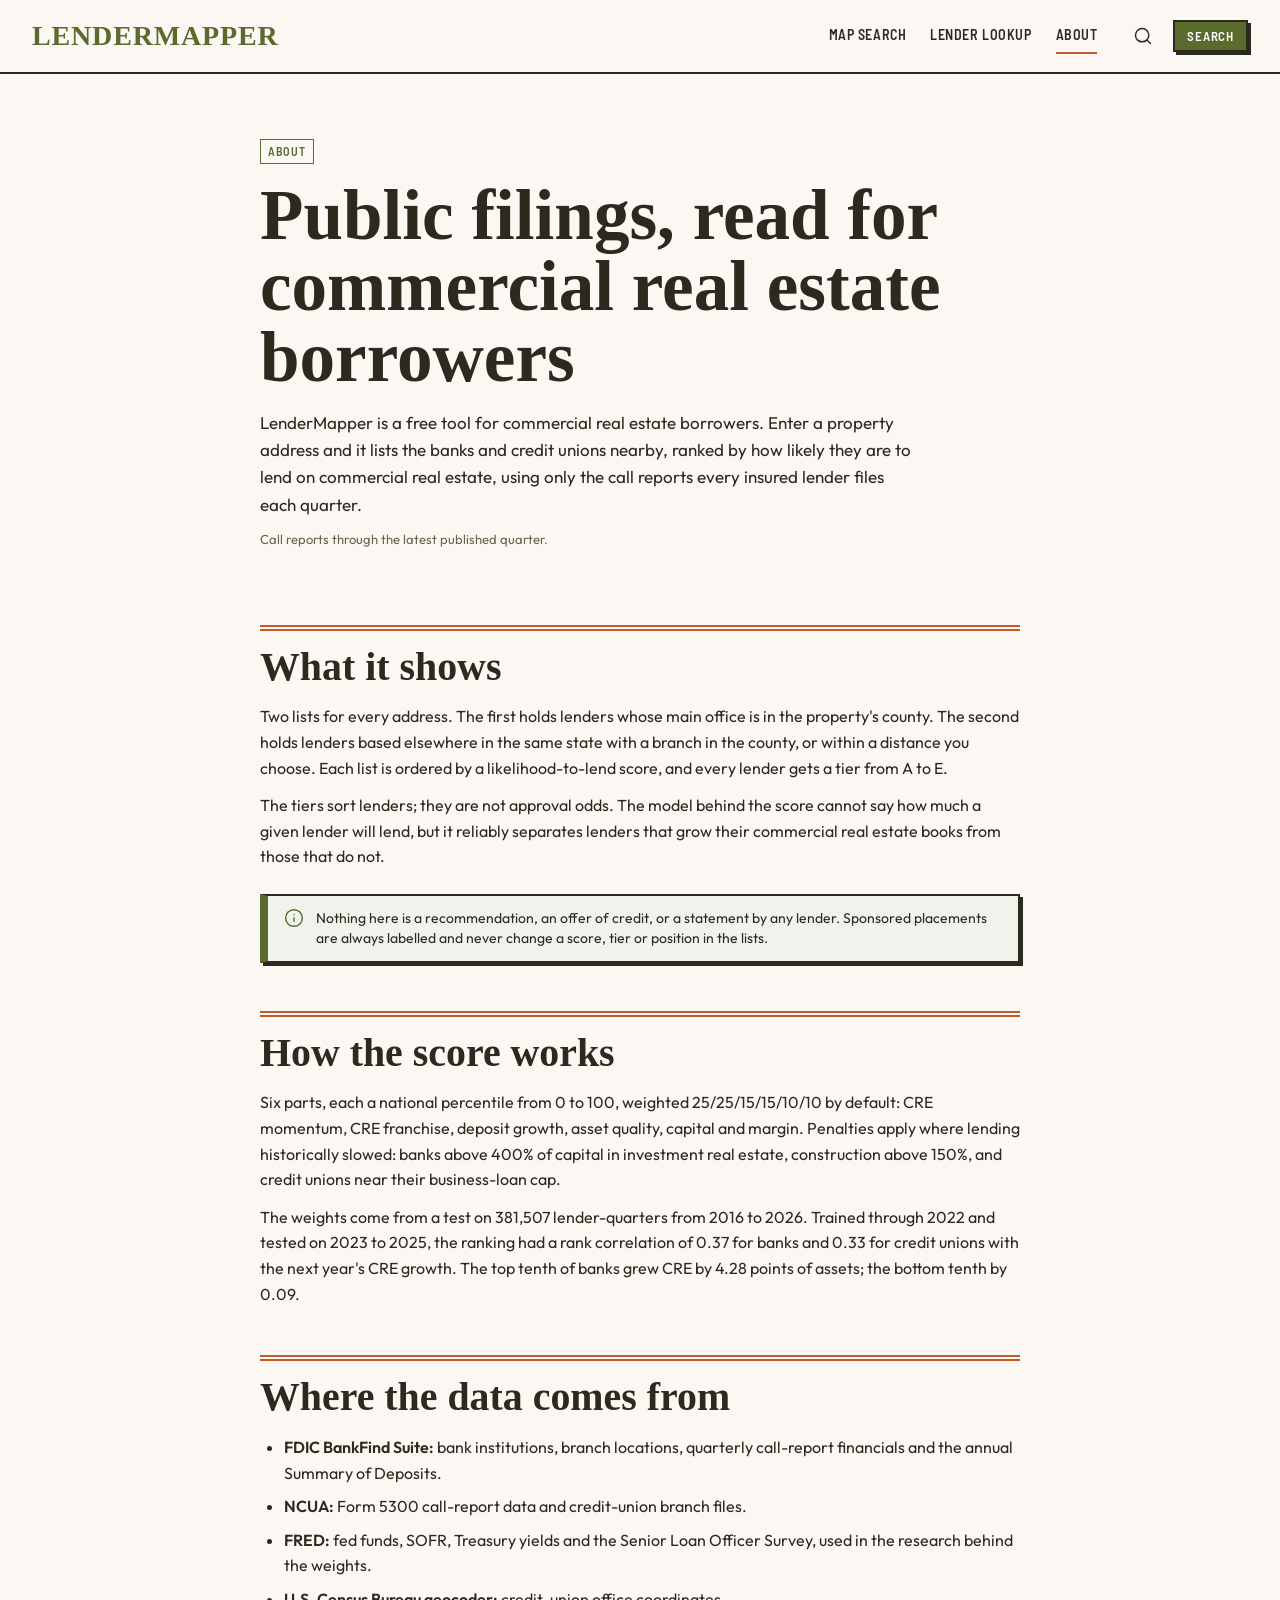
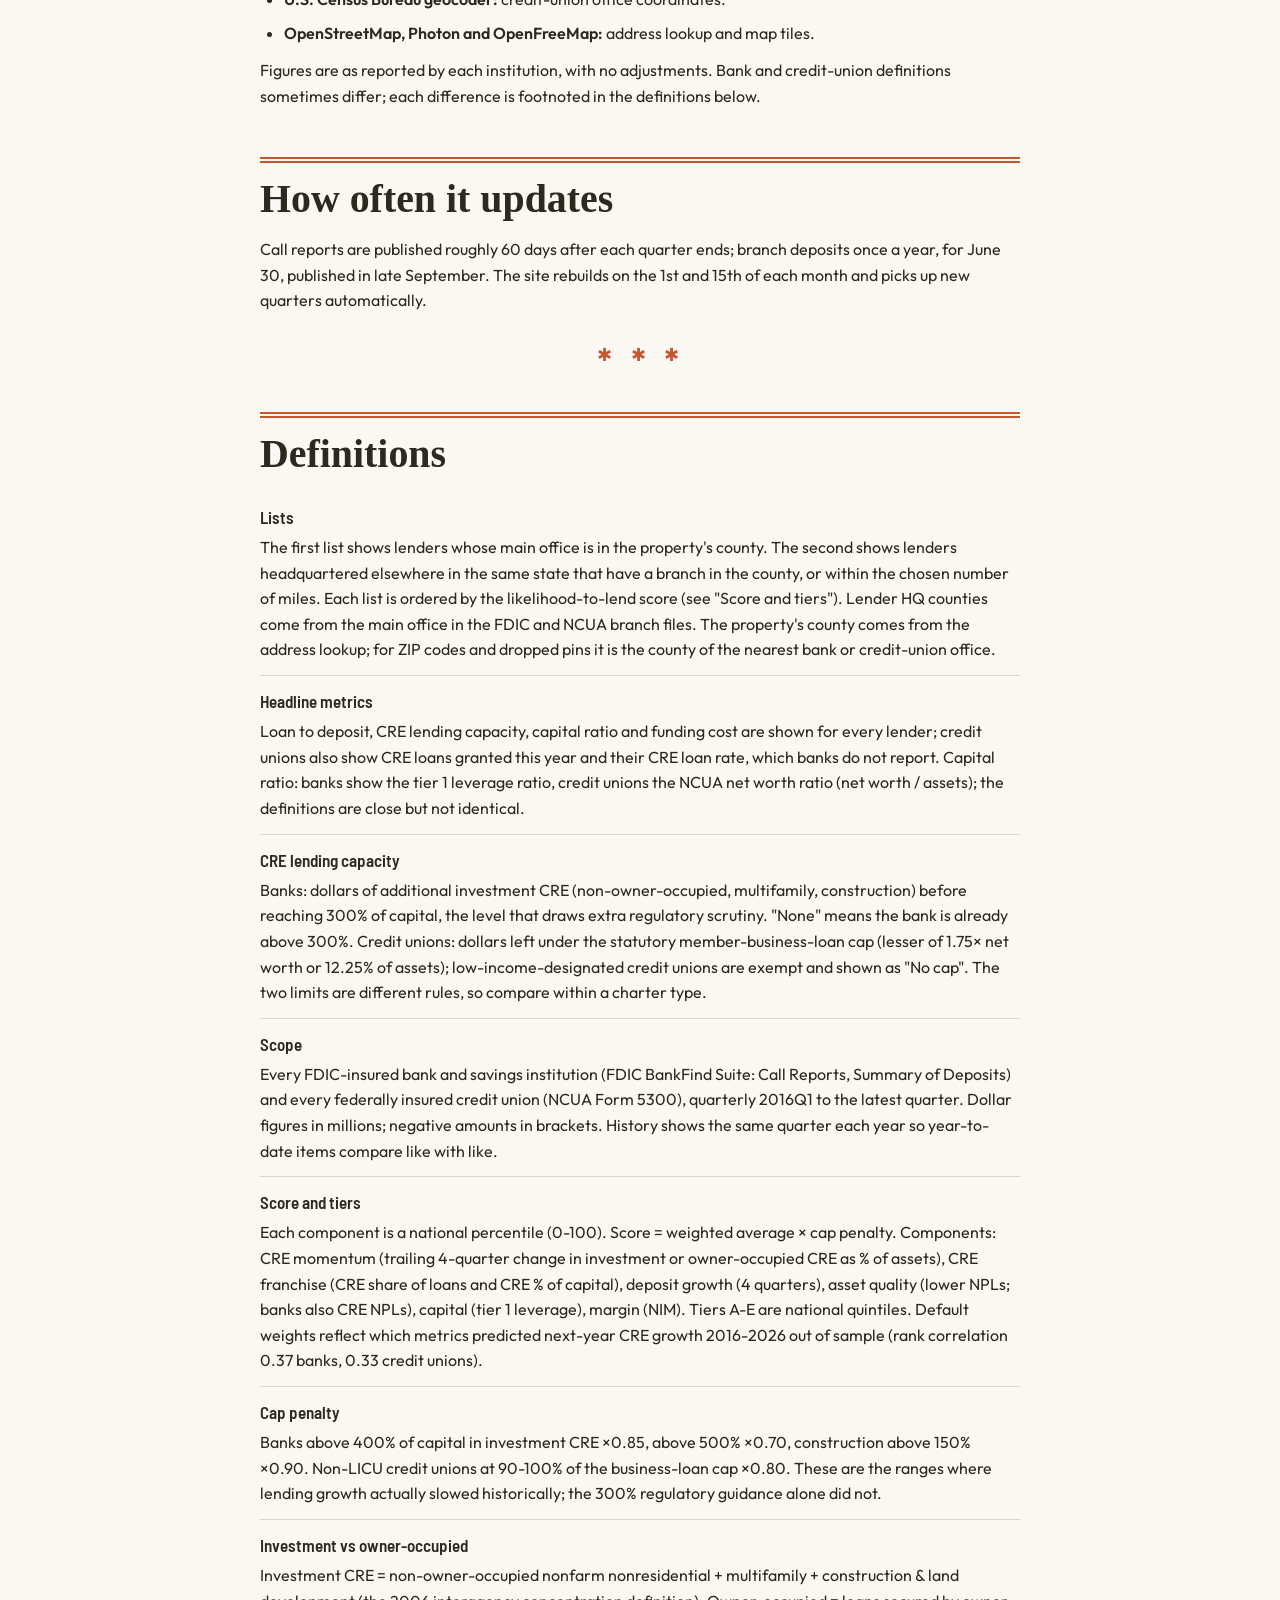
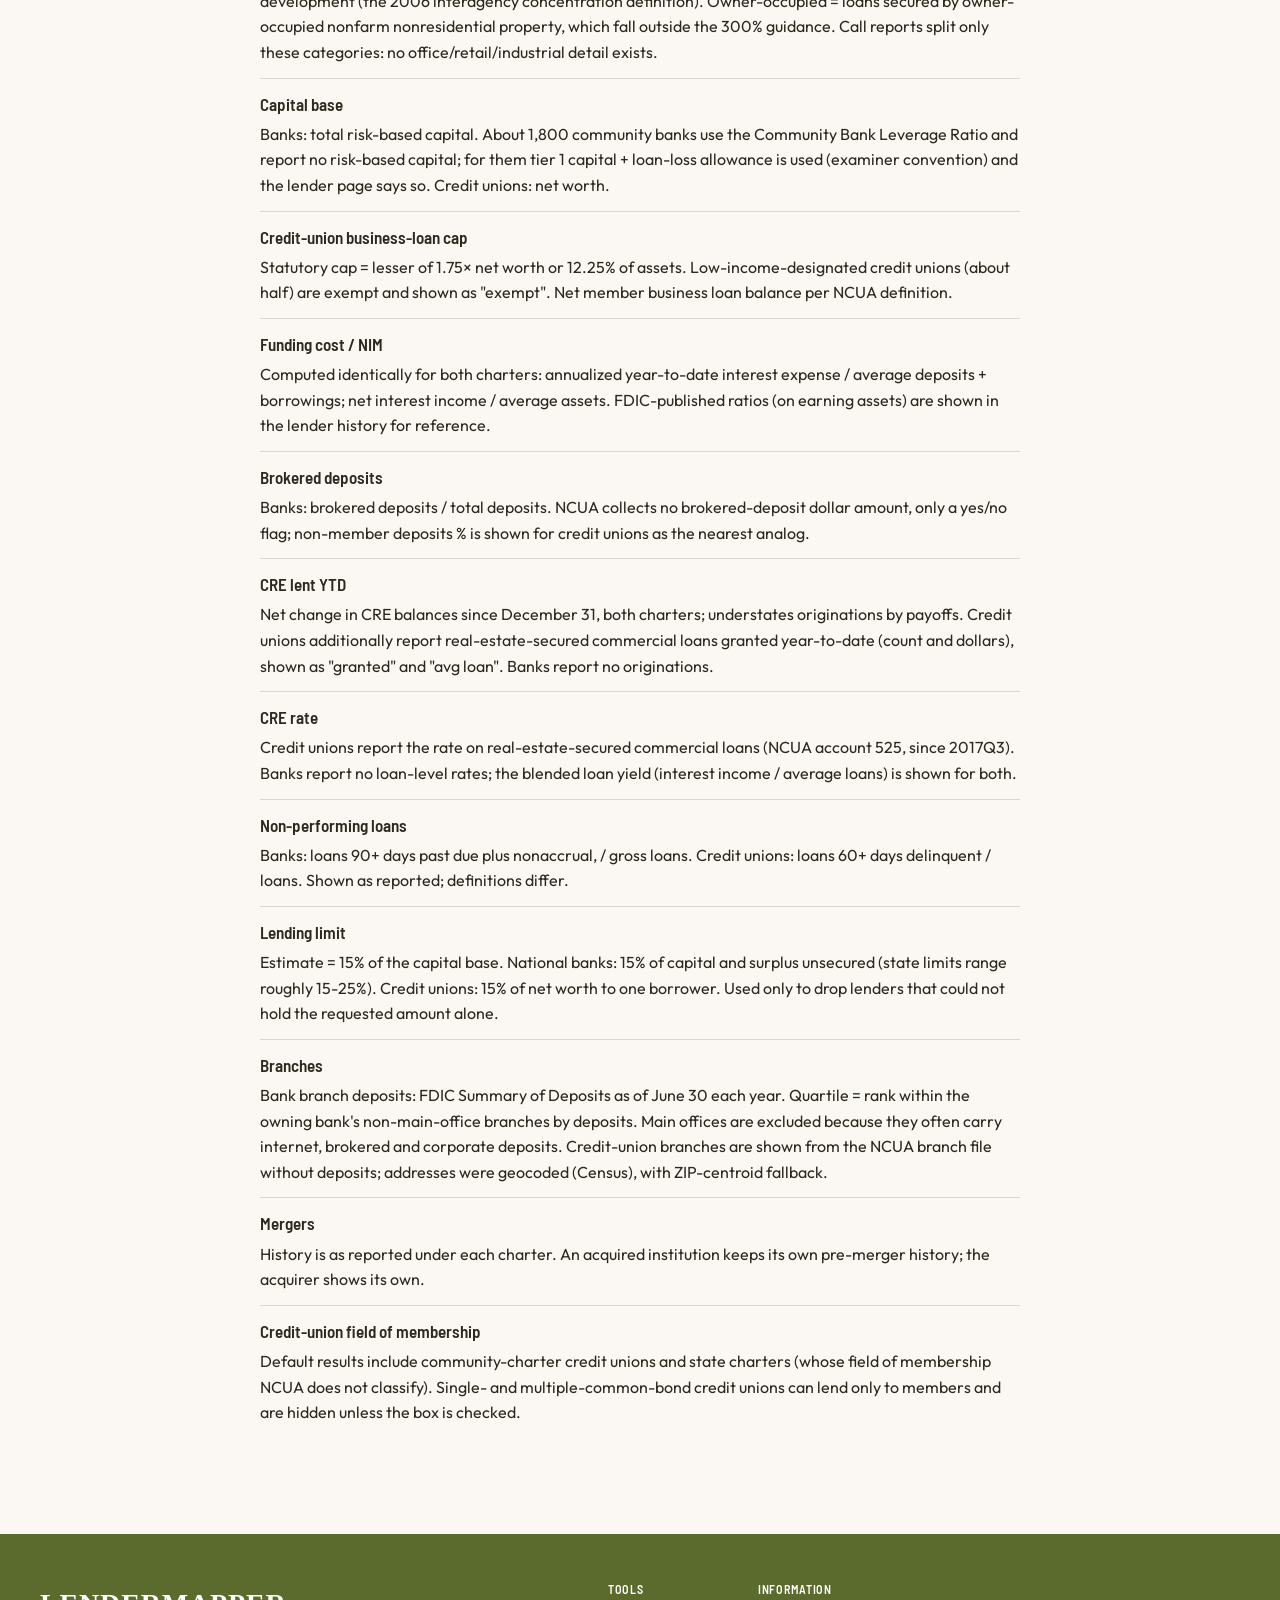
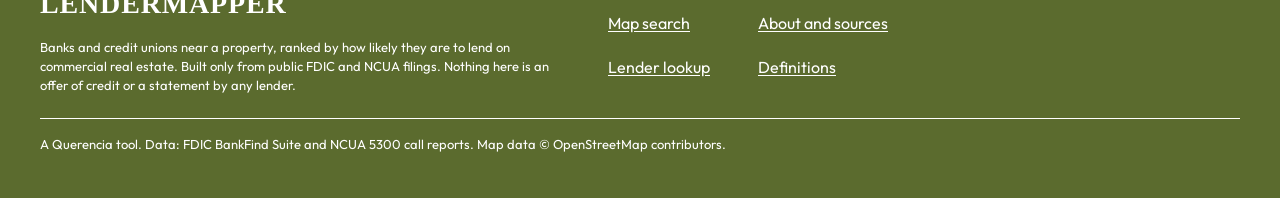
==== site/about.html @ 3cfd7ff2 "Apply LenderMapper design system; add Lender lookup and About pages - site/styles: tokens, base, com" ====
<!doctype html>
<html lang="en">
<head>
<meta charset="utf-8">
<meta name="viewport" content="width=device-width, initial-scale=1">
<title>About · LenderMapper</title>
<meta name="description" content="How LenderMapper ranks banks and credit unions by their likelihood of lending on commercial real estate, where the data comes from, and definitions.">
<link rel="preconnect" href="https://fonts.googleapis.com">
<link rel="preconnect" href="https://fonts.gstatic.com" crossorigin>
<link rel="stylesheet" href="styles/tokens.css">
<link rel="stylesheet" href="styles/base.css">
<link rel="stylesheet" href="styles/components.css">
<link rel="stylesheet" href="styles/devices.css">
<link rel="stylesheet" href="styles/imagery.css">
<link rel="stylesheet" href="styles/pages.css">
<link rel="stylesheet" href="styles/app.css">
</head>
<body class="page-about">
<a class="skip-link" href="#main">Skip to content</a>
<header class="site-header">
  <div class="container-data header-inner">
    <a class="logo" href="./">LenderMapper</a>
    <nav class="site-nav" aria-label="Main">
      <a class="t-nav" href="./">Map search</a>
      <a class="t-nav" href="lookup.html">Lender lookup</a>
      <a class="t-nav" href="about.html" aria-current="page">About</a>
    </nav>
    <div class="header-actions">
      <a class="icon-button bare desktop-only" href="lookup.html" aria-label="Find a lender by name"><svg class="icon" aria-hidden="true"><use href="assets/icons.svg#i-search"/></svg></a>
      <a class="button button-primary button-sm desktop-only" href="./#search" data-search>Search</a>
      <a class="icon-button bare phone-only" href="./#search" data-search aria-label="Search by property address"><svg class="icon" aria-hidden="true"><use href="assets/icons.svg#i-search"/></svg></a>
      <button type="button" class="icon-button bare phone-only" data-menu-open aria-expanded="false" aria-controls="menu" aria-label="Menu"><svg class="icon" aria-hidden="true"><use href="assets/icons.svg#i-menu"/></svg></button>
    </div>
  </div>
</header>
<div class="menu-panel" id="menu" role="dialog" aria-modal="true" aria-label="Menu" hidden>
  <div class="container-data header-inner"><a class="logo" href="./">LenderMapper</a><button type="button" class="icon-button bare" data-menu-close aria-label="Close menu"><svg class="icon" aria-hidden="true"><use href="assets/icons.svg#i-x"/></svg></button></div>
  <nav aria-label="Main"><a href="./">Map search</a><a href="lookup.html">Lender lookup</a><a href="about.html" aria-current="page">About</a></nav>
</div>

<main id="main">
<article class="container read">
  <header class="read-head">
    <span class="kicker">About</span>
    <h1>Public filings, read for commercial real estate borrowers</h1>
    <p class="lede">LenderMapper is a free tool for commercial real estate borrowers. Enter a property address and it lists the banks and credit unions nearby, ranked by how likely they are to lend on commercial real estate, using only the call reports every insured lender files each quarter.</p>
    <p class="meta" id="data-asof">Call reports through the latest published quarter.</p>
  </header>

  <section class="read-section" aria-labelledby="ab-what">
    <div class="section-head"><h2 id="ab-what">What it shows</h2></div>
    <p>Two lists for every address. The first holds lenders whose main office is in the property's county. The second holds lenders based elsewhere in the same state with a branch in the county, or within a distance you choose. Each list is ordered by a likelihood-to-lend score, and every lender gets a tier from A to E.</p>
    <p>The tiers sort lenders; they are not approval odds. The model behind the score cannot say how much a given lender will lend, but it reliably separates lenders that grow their commercial real estate books from those that do not.</p>
    <div class="note" role="note"><svg class="icon" aria-hidden="true"><use href="assets/icons.svg#i-info"/></svg><p>Nothing here is a recommendation, an offer of credit, or a statement by any lender. Sponsored placements are always labelled and never change a score, tier or position in the lists.</p></div>
  </section>

  <section class="read-section" aria-labelledby="ab-score">
    <div class="section-head"><h2 id="ab-score">How the score works</h2></div>
    <p>Six parts, each a national percentile from 0 to 100, weighted 25/25/15/15/10/10 by default: CRE momentum, CRE franchise, deposit growth, asset quality, capital and margin. Penalties apply where lending historically slowed: banks above 400% of capital in investment real estate, construction above 150%, and credit unions near their business-loan cap.</p>
    <p>The weights come from a test on 381,507 lender-quarters from 2016 to 2026. Trained through 2022 and tested on 2023 to 2025, the ranking had a rank correlation of 0.37 for banks and 0.33 for credit unions with the next year's CRE growth. The top tenth of banks grew CRE by 4.28 points of assets; the bottom tenth by 0.09.</p>
  </section>

  <section class="read-section" aria-labelledby="ab-src">
    <div class="section-head"><h2 id="ab-src">Where the data comes from</h2></div>
    <ul class="read-list">
      <li><b>FDIC BankFind Suite:</b> bank institutions, branch locations, quarterly call-report financials and the annual Summary of Deposits.</li>
      <li><b>NCUA:</b> Form 5300 call-report data and credit-union branch files.</li>
      <li><b>FRED:</b> fed funds, SOFR, Treasury yields and the Senior Loan Officer Survey, used in the research behind the weights.</li>
      <li><b>U.S. Census Bureau geocoder:</b> credit-union office coordinates.</li>
      <li><b>OpenStreetMap, Photon and OpenFreeMap:</b> address lookup and map tiles.</li>
    </ul>
    <p>Figures are as reported by each institution, with no adjustments. Bank and credit-union definitions sometimes differ; each difference is footnoted in the definitions below.</p>
  </section>

  <section class="read-section" aria-labelledby="ab-refresh">
    <div class="section-head"><h2 id="ab-refresh">How often it updates</h2></div>
    <p>Call reports are published roughly 60 days after each quarter ends; branch deposits once a year, for June 30, published in late September. The site rebuilds on the 1st and 15th of each month and picks up new quarters automatically.</p>
  </section>

  <div class="divider" aria-hidden="true"></div>

  <section class="read-section" id="definitions" aria-labelledby="ab-defs">
    <div class="section-head"><h2 id="ab-defs">Definitions</h2></div>
    <div id="defs"><p class="meta">Loading definitions…</p></div>
  </section>
</article>
</main>

<footer class="footer">
  <div class="container footer-grid">
    <div><a class="logo" href="./">LenderMapper</a><p class="small">Banks and credit unions near a property, ranked by how likely they are to lend on commercial real estate. Built only from public FDIC and NCUA filings. Nothing here is an offer of credit or a statement by any lender.</p></div>
    <nav aria-label="Tools"><span class="t-label">Tools</span><a href="./">Map search</a><a href="lookup.html">Lender lookup</a></nav>
    <nav aria-label="Information"><span class="t-label">Information</span><a href="about.html">About and sources</a><a href="about.html#definitions">Definitions</a></nav>
  </div>
  <div class="container"><p class="small footer-base">A Querencia tool. Data: FDIC BankFind Suite and NCUA 5300 call reports. Map data © OpenStreetMap contributors.</p></div>
</footer>
<script src="core.js"></script>
<script>
'use strict';
$('defs').innerHTML = defsHtml();
fetch(CFG.data + 'meta.json').then(r => r.ok ? r.json() : null).then(m => { if (m) $('data-asof').textContent = `Call reports through ${m.latest}; ${m.n_banks.toLocaleString('en-US')} banks and ${m.n_cus.toLocaleString('en-US')} credit unions. Built ${m.built}.`; }).catch(() => {});
</script>
<script src="site.js"></script>
</body>
</html>
---- site/styles/tokens.css ----
@import url("https://fonts.googleapis.com/css2?family=Libre+Caslon+Condensed:wght@600&family=Barlow+Semi+Condensed:wght@600&family=Outfit:wght@400;600&display=swap");

:root {
  /* Color: Olive and terracotta */
  --brand: #5B6B2E;
  --accent: #C4572E;
  --accent-text: #A8461F;
  --ground: #FBF8F3;
  --surface: #DCE3CF;
  --ink: #2A2A1F;
  --muted: #66654F;
  --line: #DAD6CB;
  --on-brand: #FFFFFF;
  --on-accent: #FFFFFF;
  --data-1: #5B6B2E;
  --data-2: #C4572E;
  --data-3: #7A6A4F;
  --data-4: #3F6E7A;
  --positive: #5B6B2E;
  --negative: #A8461F;
  --paper: #FFFFFF;                 /* cards, fields, popups and drawers */
  --rule-color: var(--accent);
  --squiggle-color: var(--accent);
  --button-fill: var(--brand);
  --button-text: var(--on-brand);
  --logo-color: var(--brand);
  --kicker-color: var(--brand);
  --kicker-on-band: var(--ink);  /* kicker color is 4.44:1 on surface */
  --pin-fill: var(--accent-text); /* accent fill was under 4.5:1 for 13px numbers, so pins use accent-text */
  --pin-text: var(--paper);
  --pin-ring: var(--paper);

  /* Type: Heritage */
  --font-display: "Libre Caslon Condensed", Georgia, serif;
  --display-weight: 600;
  --display-size: clamp(2.75rem, 2.0069rem + 3.048vw, 4.75rem);
  --display-leading: 1;
  --display-tracking: 0em;
  --display-case: none;
  --font-headline: "Libre Caslon Condensed", Georgia, serif;
  --headline-weight: 600;
  --headline-size: clamp(1.75rem, 1.425rem + 1.333vw, 2.625rem);
  --headline-leading: 1.1;
  --headline-tracking: 0em;
  --headline-case: none;
  --font-label: "Barlow Semi Condensed", "Arial Narrow", sans-serif;
  --label-weight: 600;
  --label-size: 0.75rem;
  --label-leading: 1.3;
  --label-tracking: 0.06em;
  --label-case: uppercase;
  --font-nav: "Barlow Semi Condensed", "Arial Narrow", sans-serif;
  --nav-weight: 600;
  --nav-size: 0.875rem;
  --nav-leading: 1.3;
  --nav-tracking: 0.04em;
  --nav-case: uppercase;
  --font-product: "Barlow Semi Condensed", "Arial Narrow", sans-serif;
  --product-weight: 600;
  --product-size: 1.0625rem;
  --product-leading: 1.15;
  --product-tracking: 0em;
  --product-case: none;
  --font-body: "Outfit", Arial, sans-serif;
  --body-weight: 400;
  --body-size: 1rem;
  --body-leading: 1.6;
  --body-tracking: 0em;
  --body-case: none;
  --font-numbers: "Outfit", Arial, sans-serif;
  --numbers-weight: 400;
  --numbers-weight-strong: 600;
  --numbers-size: 0.875rem;
  --numbers-leading: 1.3;
  --numbers-tracking: 0em;
  --numbers-case: none;
  --card-title-size: 22px;
  --small-size: 13px;               /* help text, captions, meta lines */
  --field-text-size: 15px;
  --logo-size: 28px;

  /* Space and layout: Comfortable */
  --space-1: 4px;
  --space-2: 8px;
  --space-3: 12px;
  --space-4: 16px;
  --space-5: 24px;
  --space-6: 32px;
  --space-7: 48px;
  --space-8: 64px;
  --space-9: 96px;
  --space-10: 128px;
  --space-11: 160px;
  --container: 1200px;
  --container-data: 1440px;  /* tables, charts, maps */
  --gutter: 32px;
  --gap: 24px;
  --section: 96px;
  --block: 32px;
  --stack: 12px;
  --card-padding: 24px;

  /* Components: Stamped */
  --radius-button: 0px;
  --radius-field: 0px;
  --radius-card: 0px;
  --radius-tag: 0px;
  --border-width: 2px;
  --border-color: var(--ink);
  --field-border: var(--ink);
  --field-fill: var(--paper);
  --shadow-button: 3px 3px 0 var(--ink);
  --shadow-card: 4px 4px 0 var(--ink);
  --button-case: uppercase;
  --button-tracking: 0.06em;
  --button-text-size: 13px;
  --button-sm: 32px;
  --button-md: 40px;
  --button-lg: 48px;
  --field-height: 40px;
  --chip-height: 32px;
  --tag-height: 24px;
  --tap-min: 44px;
  --row-action: 44px;
  --row-data: 36px;
  --pin-size: 28px;
  --pin-size-selected: 36px;
  --focus-ring: 2px solid var(--brand);
  --focus-offset: 2px;
  --focus-ring-on-brand: 2px solid var(--on-brand);  /* inside brand-colored areas such as the footer */
  --icon-size: 20px;
  --icon-stroke: 1.75;

  /* Imagery: Film */
  --ratio-hero: 4 / 3;
  --ratio-card: 4 / 3;
  --ratio-feature: 3 / 2;
  --ratio-banner: 2 / 1;
}

@media (max-width: 599px) {  /* phone */
  :root {
    --gutter: 20px; --section: 64px;
    --card-title-size: 19px; --field-text-size: 16px; --logo-size: 24px;
    --button-md: var(--tap-min); --field-height: var(--tap-min); --chip-height: 36px;
  }
}
---- site/styles/base.css ----
/* LenderMapper base: element defaults, type roles, logo, grid. Colors, fonts and sizes come from tokens.css. */
*, *::before, *::after { box-sizing: border-box; }
html { -webkit-text-size-adjust: 100%; }
body {
  margin: 0; min-height: 100vh; display: flex; flex-direction: column;
  font-family: var(--font-body); font-weight: var(--body-weight); font-size: var(--body-size);
  line-height: var(--body-leading); letter-spacing: var(--body-tracking); text-transform: var(--body-case);
  color: var(--ink); background: var(--ground);
}
main { flex: 1; }
a { color: var(--brand); text-decoration: underline; text-underline-offset: .15em; }
img, video { display: block; max-width: 100%; height: auto; }
button, input, select, textarea { font: inherit; color: inherit; }
p { margin: 0 0 var(--stack); }
ul, ol { margin: 0 0 var(--stack); padding-left: var(--space-5); }
b, strong { font-weight: var(--numbers-weight-strong); }
hr { border: 0; border-top: 1px solid var(--line); margin: var(--block) 0; }

/* ---- type roles ---- */
.t-display, h1 {
  font-family: var(--font-display); font-weight: var(--display-weight); font-size: var(--display-size);
  line-height: var(--display-leading); letter-spacing: var(--display-tracking); text-transform: var(--display-case); margin: 0;
}
.t-headline, h2 {
  font-family: var(--font-headline); font-weight: var(--headline-weight); font-size: var(--headline-size);
  line-height: var(--headline-leading); letter-spacing: var(--headline-tracking); text-transform: var(--headline-case); margin: 0;
}
h3, .card-title {
  font-family: var(--font-headline); font-weight: var(--headline-weight); font-size: var(--card-title-size);
  line-height: var(--headline-leading); letter-spacing: var(--headline-tracking); text-transform: var(--headline-case); margin: 0;
}
.t-label {
  font-family: var(--font-label); font-weight: var(--label-weight); font-size: var(--label-size);
  line-height: var(--label-leading); letter-spacing: var(--label-tracking); text-transform: var(--label-case);
}
.t-nav {
  font-family: var(--font-nav); font-weight: var(--nav-weight); font-size: var(--nav-size);
  line-height: var(--nav-leading); letter-spacing: var(--nav-tracking); text-transform: var(--nav-case);
}
/* product and item names (lenders): the nav face in title case */
.t-product {
  font-family: var(--font-product); font-weight: var(--product-weight); font-size: var(--product-size);
  line-height: var(--product-leading); letter-spacing: var(--product-tracking); text-transform: var(--product-case);
}
.t-body {
  font-family: var(--font-body); font-weight: var(--body-weight); font-size: var(--body-size);
  line-height: var(--body-leading); letter-spacing: var(--body-tracking); text-transform: var(--body-case);
}
.t-numbers {
  font-family: var(--font-numbers); font-weight: var(--numbers-weight); font-size: var(--numbers-size);
  line-height: var(--numbers-leading); letter-spacing: var(--numbers-tracking); text-transform: var(--numbers-case);
}

/* interface text: help, captions, meta lines */
.small, .help, .caption, .meta, figcaption {
  font-family: var(--font-numbers); font-size: var(--small-size); line-height: 1.45; color: var(--muted);
}
.lede { font-size: var(--product-size); max-width: 60ch; }
.muted { color: var(--muted); }

/* figures: tabular in tables and columns, proportional for single large figures */
table, .num, .figures { font-variant-numeric: tabular-nums lining-nums; }
.stat-value { font-variant-numeric: proportional-nums lining-nums; }

/* ---- logo: the one place the display face is always in capitals ---- */
.logo {
  font-family: var(--font-display); font-weight: var(--display-weight); font-size: var(--logo-size); line-height: 1;
  text-transform: uppercase; letter-spacing: .03em; color: var(--logo-color); text-decoration: none; white-space: nowrap;
  display: inline-flex; align-items: center; min-height: var(--tap-min);
}

/* ---- layout ---- */
.container { width: 100%; max-width: calc(var(--container) + 2 * var(--gutter)); margin: 0 auto; padding: 0 var(--gutter); }
.container-data { width: 100%; max-width: calc(var(--container-data) + 2 * var(--gutter)); margin: 0 auto; padding: 0 var(--gutter); }
/* 4 columns on phone, 8 from 600px, 12 from 900px. Children set --span (desktop), --span-tablet, --span-phone. */
.grid { display: grid; grid-template-columns: repeat(4, minmax(0, 1fr)); gap: var(--gap); }
.grid > * { grid-column: span var(--span-phone, 4); min-width: 0; }
@media (min-width: 600px) {
  .grid { grid-template-columns: repeat(8, minmax(0, 1fr)); }
  .grid > * { grid-column: span var(--span-tablet, 8); }
}
@media (min-width: 900px) {
  .grid { grid-template-columns: repeat(12, minmax(0, 1fr)); }
  .grid > * { grid-column: span var(--span, 12); }
}
.stack > * + * { margin-top: var(--stack); }

/* ---- accessibility helpers ---- */
.vh { position: absolute !important; width: 1px; height: 1px; overflow: hidden; clip: rect(0 0 0 0); clip-path: inset(50%); white-space: nowrap; }
.skip-link { position: absolute; left: var(--space-4); top: -100px; z-index: 100; padding: var(--space-2) var(--space-4); background: var(--paper); color: var(--ink); border: var(--border-width) solid var(--ink); }
.skip-link:focus { top: var(--space-2); }
[hidden] { display: none !important; }
---- site/styles/components.css ----
/* LenderMapper components, Stamped style: heavy ink outlines and hard offset shadows.
   .is-hover / .is-focus mirror :hover / :focus-visible so the style guide can show each state. */

/* ---- icons (Lucide, outline) ---- */
.icon {
  width: var(--icon-size); height: var(--icon-size); flex: none; display: inline-block; vertical-align: middle;
  fill: none; stroke: currentColor; stroke-width: var(--icon-stroke); stroke-linecap: round; stroke-linejoin: round;
}

/* ---- focus ---- */
:focus-visible, .is-focus { outline: var(--focus-ring); outline-offset: var(--focus-offset); }
.footer :focus-visible, .footer .is-focus { outline: var(--focus-ring-on-brand); }

/* ---- buttons ---- */
.button {
  display: inline-flex; align-items: center; justify-content: center; gap: var(--space-2);
  height: var(--button-md); padding: 0 var(--space-4); margin: 0;
  font-family: var(--font-nav); font-weight: var(--nav-weight); font-size: var(--button-text-size); line-height: 1;
  text-transform: var(--button-case); letter-spacing: var(--button-tracking); text-decoration: none; white-space: nowrap;
  border: var(--border-width) solid transparent; border-radius: var(--radius-button); background: none; cursor: pointer;
}
.button .icon { width: 18px; height: 18px; }
.button-sm { height: var(--button-sm); padding: 0 var(--space-3); }
.button-lg { height: var(--button-lg); padding: 0 var(--space-5); }
.button-primary { background: var(--button-fill); color: var(--button-text); border-color: var(--ink); box-shadow: var(--shadow-button); }
.button-secondary { background: var(--field-fill); color: var(--brand); border-color: var(--border-color); box-shadow: var(--shadow-button); }
.button-text { height: auto; min-height: var(--button-sm); padding: 0 var(--space-1); color: var(--brand); text-decoration: underline; text-underline-offset: .2em; }
.button-primary:not([disabled]):is(:hover, .is-hover) { background: color-mix(in srgb, var(--button-fill) 84%, var(--ink)); }
.button-secondary:not([disabled]):is(:hover, .is-hover), .icon-button:is(:hover, .is-hover), .chip:is(:hover, .is-hover) { background: color-mix(in srgb, var(--brand) 8%, var(--paper)); }
.button-text:is(:hover, .is-hover), a.card:is(:hover, .is-hover) .card-title { text-decoration: underline; text-decoration-thickness: 2px; }
:is(.button-primary, .button-secondary):not([disabled]):active { transform: translate(2px, 2px); box-shadow: 1px 1px 0 var(--ink); }
:is(.button-primary, .button-secondary, .input)[disabled] { background: color-mix(in srgb, var(--line) 70%, var(--ground)); color: var(--muted); border-color: transparent; box-shadow: none; cursor: not-allowed; }
.button-text[disabled] { color: var(--muted); text-decoration: none; cursor: not-allowed; }

.icon-button {
  display: inline-flex; align-items: center; justify-content: center; flex: none;
  width: var(--button-md); height: var(--button-md); padding: 0; margin: 0;
  border: var(--border-width) solid var(--border-color); border-radius: var(--radius-button); background: var(--paper); color: var(--ink); cursor: pointer;
}
.icon-button[disabled] { color: var(--muted); border-color: var(--line); background: color-mix(in srgb, var(--line) 70%, var(--ground)); cursor: not-allowed; }
.icon-button.bare { border-color: transparent; background: transparent; width: var(--tap-min); height: var(--tap-min); }
.icon-button.bare:is(:hover, .is-hover) { background: color-mix(in srgb, var(--brand) 8%, var(--paper)); }

/* ---- fields ---- */
.field { display: flex; flex-direction: column; gap: var(--space-2); min-width: 0; }
.field-label { font-family: var(--font-nav); font-size: 14px; font-weight: 600; line-height: var(--nav-leading); color: var(--ink); }
.field-help { font-family: var(--font-numbers); font-size: var(--small-size); line-height: 1.45; color: var(--muted); margin: 0; }
.input {
  width: 100%; height: var(--field-height); padding: 0 var(--space-3); margin: 0;
  font-family: var(--font-numbers); font-size: var(--field-text-size); font-weight: var(--numbers-weight); color: var(--ink);
  background: var(--field-fill); border: var(--border-width) solid var(--field-border); border-radius: var(--radius-field);
}
.input:not([disabled]):is(:hover, .is-hover) { box-shadow: 2px 2px 0 var(--ink); }
.input::placeholder { color: var(--muted); opacity: 1; }
textarea.input { height: auto; min-height: 112px; padding: var(--space-2) var(--space-3); line-height: 1.45; resize: vertical; }
.input-wrap { position: relative; display: block; }
.input-wrap > .icon { position: absolute; top: 50%; transform: translateY(-50%); pointer-events: none; color: var(--muted); }
.input-wrap.lead > .icon { left: var(--space-3); }
.input-wrap.lead > .input { padding-left: calc(var(--space-3) + var(--icon-size) + var(--space-2)); }
.input-wrap.trail > .icon { right: var(--space-3); color: var(--ink); }
select.input { appearance: none; -webkit-appearance: none; padding-right: calc(var(--space-3) + var(--icon-size) + var(--space-2)); cursor: pointer; }
.field.has-error .input { border-color: var(--negative); box-shadow: inset 0 0 0 1px var(--negative); }
.field-error { display: flex; align-items: flex-start; gap: var(--space-1); margin: 0; color: var(--negative); font-family: var(--font-numbers); font-size: var(--small-size); line-height: 1.45; }  /* icon + a sentence saying how to fix it */
.field-error .icon { width: 16px; height: 16px; margin-top: 1px; }

.check-row { display: flex; align-items: flex-start; gap: var(--space-3); cursor: pointer; min-height: var(--tap-min); padding: var(--space-2) 0; }
.check-row > span { display: flex; flex-direction: column; }
.check-row .small { margin-top: 2px; }
.checkbox, .radio {
  appearance: none; -webkit-appearance: none; flex: none; display: inline-grid; place-content: center;
  width: 20px; height: 20px; margin: 2px 0 0; background: var(--field-fill); border: var(--border-width) solid var(--field-border); cursor: pointer;
}
.checkbox { border-radius: 0; }
.radio { border-radius: 50%; }
.checkbox::before { content: ""; width: 11px; height: 11px; background: var(--on-brand); clip-path: polygon(14% 44%, 0 59%, 40% 100%, 100% 22%, 86% 8%, 40% 70%); transform: scale(0); }
.checkbox:checked { background: var(--brand); border-color: var(--brand); }
.checkbox:checked::before { transform: scale(1); }
.radio:checked { background: var(--brand); border-color: var(--brand); box-shadow: inset 0 0 0 4px var(--paper); }
:is(.checkbox, .radio)[disabled] { background: color-mix(in srgb, var(--line) 70%, var(--ground)); border-color: var(--line); cursor: not-allowed; }

.toggle {
  position: relative; flex: none; width: 40px; height: 24px; padding: 0; margin: 0; border: var(--border-width) solid var(--ink); border-radius: 0; cursor: pointer;
  background: var(--muted);
}
.toggle[aria-checked="true"] { background: var(--brand); }
.toggle-knob { position: absolute; top: 2px; left: 2px; width: 16px; height: 16px; background: var(--paper); }
.toggle[aria-checked="true"] .toggle-knob { left: 18px; }
.toggle[disabled] { background: color-mix(in srgb, var(--line) 70%, var(--ground)); border-color: var(--line); cursor: not-allowed; }
.toggle-row { display: flex; align-items: center; justify-content: space-between; gap: var(--space-4); min-height: var(--tap-min); }

input[type=range] { accent-color: var(--brand); }

@media (max-width: 599px) {  /* 44px hit area for anything drawn smaller */
  :is(.chip, .button-sm, .checkbox, .radio, .toggle) { position: relative; }
  :is(.chip, .button-sm, .checkbox, .radio, .toggle)::after { content: ""; position: absolute; inset: 50% auto auto 50%; width: max(100%, var(--tap-min)); height: max(100%, var(--tap-min)); transform: translate(-50%, -50%); }
  /* also tabs and map pins (pins are already positioned, so they keep their own position) */
  .tab { position: relative; }
  :is(.tab, button.pin)::after { content: ""; position: absolute; inset: 50% auto auto 50%; width: max(100%, var(--tap-min)); height: max(100%, var(--tap-min)); transform: translate(-50%, -50%); }
  .button-text { min-height: var(--tap-min); }
}

/* ---- cards ---- */
.card { display: flex; flex-direction: column; background: var(--paper); border: 2px solid var(--ink); box-shadow: var(--shadow-card); border-radius: var(--radius-card); color: var(--ink); text-decoration: none; min-width: 0; }
.card-image { border-bottom: 2px solid var(--ink); }
.card-body { padding: 16px 18px 18px; display: flex; flex-direction: column; gap: var(--space-2); flex: 1; }
.card-body > p { margin: 0; }
.card .kicker { margin-bottom: var(--space-1); }

/* stat cards: one large figure */
.stat { background: var(--paper); border: 2px solid var(--ink); box-shadow: var(--shadow-card); padding: var(--space-4); min-width: 0; }
.stat-label { display: block; font-family: var(--font-label); font-weight: var(--label-weight); font-size: var(--label-size); line-height: var(--label-leading); letter-spacing: var(--label-tracking); text-transform: var(--label-case); color: var(--muted); }
.stat-value { display: block; margin-top: var(--space-1); font-family: var(--font-numbers); font-weight: var(--numbers-weight-strong); font-size: var(--card-title-size); line-height: 1.15; }
.stat .small { display: block; margin-top: var(--space-1); }

/* ---- tags (not interactive) ---- */
.tag {
  display: inline-flex; align-items: center; gap: 6px; height: var(--tag-height); padding: 0 var(--space-2); vertical-align: middle; white-space: nowrap;
  font-family: var(--font-label); font-weight: var(--label-weight); font-size: 12px; letter-spacing: var(--label-tracking); text-transform: var(--label-case); line-height: 1;
  border-radius: var(--radius-tag); border: 1.5px solid var(--ink); background: var(--paper); color: var(--ink);
}
.tag.status { background: color-mix(in srgb, currentColor 8%, var(--paper)); }
.tag.status::before { content: ""; width: 6px; height: 6px; border-radius: 50%; background: currentColor; }
.tag.positive { color: var(--positive); } .tag.negative { color: var(--negative); } .tag.info { color: var(--brand); }

/* ---- chips (filters) ---- */
.chip {
  display: inline-flex; align-items: center; gap: 6px; flex: none; height: var(--chip-height); padding: 0 var(--space-3); margin: 0;
  font-family: var(--font-nav); font-weight: 600; font-size: 13px; line-height: 1; white-space: nowrap;
  border: var(--border-width) solid var(--field-border); border-radius: var(--radius-tag); background: var(--paper); color: var(--ink); cursor: pointer;
}
.chip .icon { width: 16px; height: 16px; }
.chip:is([aria-pressed="true"], .selected), .chip:is([aria-pressed="true"], .selected):is(:hover, .is-hover) { background: var(--brand); border-color: var(--brand); color: var(--on-brand); }
.chip[disabled], .tab[disabled] { color: var(--muted); border-color: var(--line); background: color-mix(in srgb, var(--line) 70%, var(--ground)); cursor: not-allowed; text-decoration: none; }
.tab[disabled] { background: none; border-color: transparent; }
.chip .chip-x { display: none; }
.chip:is([aria-pressed="true"], .selected) .chip-x { display: inline-block; }
.chip .count { display: inline-flex; align-items: center; justify-content: center; min-width: 18px; height: 18px; padding: 0 4px; background: var(--ink); color: var(--paper); font-family: var(--font-numbers); font-size: 12px; }
.chip .count:empty { display: none; }

/* ---- tabs ---- */
.tabs { display: flex; gap: 6px; border-bottom: 2px solid var(--ink); overflow-x: auto; scrollbar-width: none; }
.tab {
  height: 42px; padding: 0 14px; margin: 0 0 -2px; border: 2px solid transparent; border-bottom: 0; color: var(--ink); background: none; cursor: pointer; flex: none;
  font-family: var(--font-nav); font-weight: var(--nav-weight); font-size: 14px; letter-spacing: var(--nav-tracking); text-transform: var(--nav-case);
}
.tab:is(:hover, .is-hover) { text-decoration: underline; text-decoration-thickness: 2px; text-underline-offset: .3em; }
.tab[aria-selected="true"] { height: 44px; margin-top: -2px; border-color: var(--ink); background: var(--paper); }

/* ---- notes ---- */
.note {
  --note-color: var(--brand); display: flex; gap: var(--space-3); align-items: flex-start; padding: var(--space-3) var(--space-4);
  background: color-mix(in srgb, var(--note-color) 9%, var(--paper));
  border: 2px solid var(--ink); border-left: 8px solid var(--note-color); box-shadow: 3px 3px 0 var(--ink);
  font-family: var(--font-numbers); font-size: var(--numbers-size); line-height: 1.45;
}
.note.success { --note-color: var(--positive); } .note.error { --note-color: var(--negative); }
.note > .icon { color: var(--note-color); margin-top: 0; }
.note p { margin: 0; }
.note b { display: block; }

/* ---- header ---- */
.site-header { position: sticky; top: 0; z-index: 40; background: var(--ground); border-bottom: 2px solid var(--ink); }
.header-inner { display: flex; align-items: center; gap: var(--space-5); height: var(--hdr, 72px); }
.header-inner .logo { margin-right: auto; }
.site-nav { display: flex; align-items: center; gap: var(--space-5); }
.site-nav a { color: var(--ink); text-decoration: none; padding: var(--space-2) 0; border-bottom: 2px solid transparent; }
.site-nav a:hover { border-bottom-color: var(--ink); }
.site-nav a[aria-current="page"] { border-bottom-color: var(--accent); }
.header-actions { display: flex; align-items: center; gap: var(--space-2); }
.header-actions .phone-only { display: none; }
@media (max-width: 899px) {
  .site-nav, .header-actions .desktop-only { display: none; }
  .header-actions .phone-only { display: inline-flex; }
  .header-inner { gap: var(--space-2); }
}
.menu-panel { position: fixed; inset: 0; z-index: 60; background: var(--ground); display: flex; flex-direction: column; overflow-y: auto; }
.menu-panel .header-inner { border-bottom: 2px solid var(--ink); }
.menu-panel nav { display: flex; flex-direction: column; padding: var(--space-5) var(--gutter); }
.menu-panel nav a {
  font-family: var(--font-headline); font-weight: var(--headline-weight); font-size: var(--headline-size); line-height: var(--headline-leading);
  color: var(--ink); text-decoration: none; padding: var(--space-3) 0; border-bottom: 1px solid var(--line);
}
.menu-panel nav a[aria-current="page"] { color: var(--brand); }

/* ---- footer ---- */
.footer { background: var(--brand); color: var(--on-brand); padding: var(--space-7) 0 var(--space-6); margin-top: var(--section); }
.footer a, .footer .logo, .footer .small, .footer p { color: var(--on-brand); }
.footer-grid { display: flex; flex-wrap: wrap; gap: var(--space-6) var(--space-7); align-items: flex-start; }
.footer-grid > div:first-child { flex: 1 1 320px; max-width: 520px; }
.footer nav { display: flex; flex-direction: column; }
.footer nav a { display: inline-flex; align-items: center; min-height: var(--tap-min); }
.footer .t-label { display: block; margin-bottom: var(--space-1); }
.footer .small { margin-top: var(--space-3); }
.footer-base { margin-top: var(--space-6); padding-top: var(--space-4); border-top: 1px solid var(--on-brand); }

/* ---- tables ---- */
.table-wrap { position: relative; overflow: auto; border: 2px solid var(--ink); background: var(--paper); }
.table { width: 100%; border-collapse: collapse; font-family: var(--font-numbers); font-size: var(--numbers-size); line-height: var(--numbers-leading); font-variant-numeric: tabular-nums lining-nums; }
.table th {
  height: var(--row-data); padding: 0 var(--space-3); text-align: left; vertical-align: bottom; padding-bottom: var(--space-2); white-space: nowrap;
  font-family: var(--font-label); font-weight: var(--label-weight); font-size: var(--label-size); letter-spacing: var(--label-tracking); text-transform: var(--label-case); color: var(--muted);
  background: var(--paper); border-bottom: 2px solid var(--ink);
}
.table td { height: var(--row-data); padding: 0 var(--space-3); border-bottom: 1px solid var(--line); vertical-align: middle; white-space: nowrap; }
.table.actions td { height: var(--row-action); }
.table :is(th, td).n { text-align: right; }
.table :is(th, td).c { text-align: center; width: 44px; }
.table tbody tr:last-child td { border-bottom: 0; }
.table tr[aria-selected="true"] td { background: color-mix(in srgb, var(--brand) 8%, var(--paper)); }
.table tr.group td { font-family: var(--font-label); font-weight: var(--label-weight); font-size: var(--label-size); letter-spacing: var(--label-tracking); text-transform: var(--label-case); color: var(--ink); background: var(--ground); border-top: 2px solid var(--ink); }
.up { color: var(--positive); } .down { color: var(--negative); }
.na { color: var(--muted); }

/* ---- map pins ---- */
.pin {
  display: inline-flex; align-items: center; justify-content: center; width: var(--pin-size); height: var(--pin-size); padding: 0; flex: none;
  font-family: var(--font-numbers); font-size: 13px; font-weight: var(--numbers-weight-strong); line-height: 1; font-variant-numeric: tabular-nums;
  background: var(--pin-fill); color: var(--pin-text); box-shadow: 0 0 0 2px var(--pin-ring); cursor: pointer;
}
.pin { border: 2px solid var(--ink); box-shadow: 2px 2px 0 var(--ink); border-radius: 50%; }  /* the ink outline replaces the ring */
.pin:is(.selected, [aria-pressed="true"]) { width: var(--pin-size-selected); height: var(--pin-size-selected); background: var(--ink); color: var(--paper); }

/* ---- dialogs: drawer and modal ---- */
.scrim { position: fixed; inset: 0; z-index: 70; background: color-mix(in srgb, var(--ink) 55%, transparent); display: flex; }
.scrim.hidden { display: none; }
.drawer { margin-left: auto; width: min(560px, 100%); height: 100%; overflow-y: auto; background: var(--paper); border-left: 2px solid var(--ink); display: flex; flex-direction: column; }
.drawer.wide { width: min(1100px, 100%); }
.drawer-head, .modal-head { display: flex; align-items: center; justify-content: space-between; gap: var(--space-4); padding: var(--space-4) var(--space-5); border-bottom: 2px solid var(--ink); position: sticky; top: 0; background: var(--paper); z-index: 2; }
.drawer-body, .modal-body { padding: var(--space-5); flex: 1; }
.drawer-foot, .modal-foot { display: flex; justify-content: space-between; align-items: center; gap: var(--space-3); padding: var(--space-4) var(--space-5); border-top: 2px solid var(--ink); position: sticky; bottom: 0; background: var(--paper); }
.modal { margin: auto; width: min(720px, calc(100% - 2 * var(--gutter))); max-height: 90vh; display: flex; flex-direction: column; overflow: hidden; background: var(--paper); border: 2px solid var(--ink); box-shadow: var(--shadow-card); }
.modal-body { overflow-y: auto; }
@media (max-width: 599px) {
  .modal { width: 100%; max-height: none; height: 100%; border: 0; box-shadow: none; }
  .drawer-head, .modal-head, .drawer-body, .modal-body, .drawer-foot, .modal-foot { padding-left: var(--gutter); padding-right: var(--gutter); }
}
---- site/styles/devices.css ----
/* LenderMapper graphic devices, Press kit: double rules, boxed kickers, a round stamp, offset photo blocks, halftone bands.
   Devices are decoration (aria-hidden or CSS-generated). Tool screens, forms, tables, charts and maps get none;
   only section rules and kickers carry over to them. Nothing animates. */

/* Section rules: double */
.section-head { border-top: 6px double var(--rule-color); padding-top: 14px; }
.section-head > * + * { margin-top: var(--space-2); }

/* Dividers: stars */
.divider { text-align: center; color: var(--squiggle-color); margin: var(--block) 0; line-height: 1; }
.divider::before { content: "\2731\00a0\00a0\2731\00a0\00a0\2731"; font-size: 18px; letter-spacing: .2em; }

/* Badges: stamp. Inline SVG, 120px (92px on phones), rotated, pinned 22px outside the hero image's top-right corner. */
.badge { position: absolute; top: -22px; right: -22px; z-index: 2; width: 120px; height: 120px; transform: rotate(-10deg); pointer-events: none; }
.badge svg { display: block; width: 100%; height: 100%; overflow: visible; }
.badge .stamp-disc { fill: var(--brand); }
.badge .stamp-ring { fill: none; stroke: var(--on-brand); stroke-width: 1.5; }
.badge .stamp-text { fill: var(--on-brand); font-family: var(--font-label); font-weight: var(--label-weight); font-size: 10.5px; letter-spacing: var(--label-tracking); }
.badge .stamp-mark { fill: var(--on-brand); font-family: var(--font-display); font-weight: var(--display-weight); }
@media (max-width: 599px) {
  .badge { width: 92px; height: 92px; top: -14px; right: 6px; }
}

/* Image frames: offset */
.frame { position: relative; isolation: isolate; margin: 0 16px 16px 0; }
.frame::before { content: ""; position: absolute; inset: 0; transform: translate(16px, 16px); background: var(--accent); z-index: -1; }
.frame > .photo { border: 2px solid var(--ink); }

/* Band patterns: halftone. Full-width sections on the surface color; muted text turns ink, kickers use --kicker-on-band. */
.band { background-color: var(--surface); }
.band { background-image: radial-gradient(color-mix(in srgb, var(--ink) 11%, transparent) 1.3px, transparent 1.7px); background-size: 11px 11px; }
.band :is(.muted, .small, .help, .caption, .meta, .field-help, figcaption) { color: var(--ink); }
.band .kicker { color: var(--kicker-on-band); }

/* Emphasis: none */
/* No emphasis treatment. */

/* Kickers: boxed */
.kicker {
  display: inline-block; width: max-content; max-width: 100%; padding: 4px 7px 3px; border: 1.5px solid currentColor; color: var(--kicker-color);
  font-family: var(--font-label); font-weight: var(--label-weight); font-size: var(--label-size); line-height: var(--label-leading);
  letter-spacing: var(--label-tracking); text-transform: var(--label-case);
}

/* List numbers: big */
.list-number { font: var(--display-weight) 48px/.85 var(--font-display); color: var(--accent-text); min-width: 36px; }
---- site/styles/imagery.css ----
/* LenderMapper imagery, Film set: warm, slightly grainy photos in classic proportions, line illustrations,
   and a patterned block when a photo is missing. One treatment on every photo; never on logos or maps. */
.photo { position: relative; overflow: hidden; background-size: cover; background-position: center; border-radius: var(--radius-card); }
/* Treatment: film */
.photo { filter: sepia(.22) saturate(1.15) contrast(1.06) brightness(1.02); }
.photo::after { content: ""; position: absolute; inset: 0; background-image: url(../assets/grain.svg); mix-blend-mode: multiply; pointer-events: none; }
/* Proportions: classic */
.hero-image { aspect-ratio: var(--ratio-hero); }
.card-image { aspect-ratio: var(--ratio-card); }
.feature-image { aspect-ratio: var(--ratio-feature); }
.banner-image { aspect-ratio: var(--ratio-banner); }
/* Missing image: pattern */
.image-missing { background-color: color-mix(in srgb, var(--brand) 12%, var(--ground));
  background-image: radial-gradient(color-mix(in srgb, var(--brand) 35%, transparent) 1.4px, transparent 1.8px); background-size: 10px 10px; }

/* Illustrations: line drawings, no fills, 2px ink strokes at 120px wide, round caps and joins. Inline SVG. */
.illustration { display: block; width: 120px; height: auto; fill: none; stroke: var(--ink); stroke-width: 2; stroke-linecap: round; stroke-linejoin: round; }
.illustration-panel { display: flex; align-items: center; justify-content: center; background: var(--surface); }
---- site/styles/pages.css ----
/* LenderMapper page and section layout: grids, columns, section padding. */
:root { --hdr: 72px; }
@media (max-width: 899px) { :root { --hdr: 60px; } }

code { font-family: inherit; font-size: .92em; padding: 0 4px; background: color-mix(in srgb, var(--brand) 8%, var(--paper)); border: 1px solid var(--line); }
a.card { color: var(--ink); }
.card-title.t-product { font-family: var(--font-product); font-size: var(--card-title-size); }
.page-section { margin-top: var(--section); }
.section-head { margin-bottom: var(--space-5); }

/* ---- long reads (About, article) ---- */
.read { max-width: calc(760px + 2 * var(--gutter)); }
.container-narrow { max-width: 760px; }
.read-head { padding-top: var(--space-8); padding-bottom: var(--space-4); }
.read-head h1 { margin: var(--space-4) 0 var(--space-4); }
.read-head .lede { margin-bottom: var(--space-3); }
.read-section { margin-top: var(--space-7); }
.read-section .section-head { margin-bottom: var(--space-4); }
.read-section .note { margin-top: var(--space-5); }
.read-list { padding-left: var(--space-5); }
.read-list li + li { margin-top: var(--space-2); }

/* ---- landing ---- */
.hero-band { padding: var(--space-8) 0 var(--section); border-bottom: 2px solid var(--ink); }
.hero-grid { align-items: center; row-gap: var(--space-7); }
.hero-copy h1 { margin: var(--space-4) 0 var(--space-4); }
.hero-copy .lede { margin-bottom: var(--space-5); }
.hero-actions { display: flex; flex-wrap: wrap; gap: var(--space-3); margin-bottom: var(--space-4); }
.hero-media { padding-right: var(--space-2); }
.card-grid { list-style: none; margin: 0; padding: 0; display: grid; grid-template-columns: repeat(3, minmax(0, 1fr)); gap: var(--gap); }
.card-grid > li { display: flex; }
.card-grid .card { flex: 1; }
.card-grid .card-image { aspect-ratio: var(--ratio-card); }
.steps { list-style: none; margin: 0; padding: 0; display: grid; grid-template-columns: repeat(3, minmax(0, 1fr)); gap: var(--space-6) var(--gap); }
.steps li { display: grid; grid-template-columns: auto 1fr; grid-template-rows: auto auto; gap: var(--space-4) var(--space-3); align-items: start; }
.steps .illustration { grid-column: 1 / -1; }
.steps h3 { margin-bottom: var(--space-2); }
.steps p { margin: 0; color: var(--muted); }
.feature .grid { align-items: center; row-gap: var(--space-6); }
.feature-copy h2 { margin: var(--space-3) 0 var(--space-4); }
.feature-copy .button-text { padding-left: 0; }
.newsletter { margin-top: var(--section); padding: var(--space-8) 0; border-top: 2px solid var(--ink); border-bottom: 2px solid var(--ink); }
.newsletter + .footer, main:has(> .newsletter:last-child) + .footer { margin-top: 0; }
.newsletter-inner { display: grid; grid-template-columns: minmax(0, 1fr) minmax(0, 1fr); gap: var(--space-6); align-items: end; }
.newsletter h2 { margin: var(--space-3) 0 var(--space-3); }
.newsletter p { margin: 0; }
.newsletter-form .searchbar-row { display: flex; gap: var(--space-3); }
.newsletter-form .input { flex: 1 1 auto; min-width: 0; }

/* ---- article: long read with a sticky numbered map ---- */
.article .read-head { padding-left: 0; }
.article-split { display: grid; grid-template-columns: minmax(0, 7fr) minmax(0, 5fr); gap: var(--space-7); align-items: start; margin-top: var(--space-6); }
.article-body { max-width: 720px; }
.article-intro { font-size: var(--product-size); margin-bottom: var(--space-6); }
.places { list-style: none; margin: 0 0 var(--space-6); padding: 0; display: flex; flex-direction: column; gap: var(--space-6); }
.place { display: grid; grid-template-columns: 48px minmax(0, 1fr); gap: var(--space-3); align-items: start; scroll-margin-top: calc(var(--hdr) + var(--space-6)); }
.place .card-body { padding: var(--card-padding); gap: var(--space-3); }
.place .card-body > p:last-child { margin: 0; }
.place-figures { display: grid; grid-template-columns: repeat(4, minmax(0, 1fr)); gap: var(--space-3); margin: var(--space-1) 0; padding: var(--space-3) 0; border-top: 1px solid var(--line); border-bottom: 1px solid var(--line); }
.place-figures dt { font-family: var(--font-label); font-weight: var(--label-weight); font-size: var(--label-size); letter-spacing: var(--label-tracking); text-transform: var(--label-case); line-height: var(--label-leading); color: var(--muted); }
.place-figures dd { margin: var(--space-1) 0 0; font-family: var(--font-numbers); font-weight: var(--numbers-weight-strong); font-variant-numeric: tabular-nums lining-nums; }
.article-body > h2 { margin: var(--space-6) 0 var(--space-4); }
.sticky-map { position: sticky; top: calc(var(--hdr) + var(--space-5)); margin: 0; }
.map-canvas { position: relative; background: var(--surface); border: 2px solid var(--ink); box-shadow: var(--shadow-card); }
.map-canvas svg { display: block; width: 100%; height: auto; fill: none; stroke-linecap: round; stroke-linejoin: round; }
.map-canvas .county { fill: var(--ground); stroke: var(--ink); stroke-width: 2; }
.map-canvas .river { stroke: var(--data-4); stroke-width: 4; }
.map-canvas .road { stroke: var(--muted); stroke-width: 3; }
.map-canvas .road.minor { stroke-width: 1.5; }
.map-canvas .blocks { stroke: var(--muted); stroke-width: 1; }
.map-canvas .pin { position: absolute; transform: translate(-50%, -50%); }
.sticky-map figcaption { margin-top: var(--space-3); }

/* ---- tool screen (watchlist reference) ---- */
.tool-shell { display: grid; grid-template-columns: 220px minmax(0, 1fr); gap: var(--space-6); padding-top: var(--space-6); }
.tool-side { position: sticky; top: calc(var(--hdr) + var(--space-5)); align-self: start; display: flex; flex-direction: column; gap: var(--space-3); }
.side-nav { display: flex; flex-direction: column; border: 2px solid var(--ink); background: var(--paper); }
.side-nav a { display: flex; align-items: center; gap: var(--space-3); min-height: var(--tap-min); padding: 0 var(--space-3); color: var(--ink); text-decoration: none; font-family: var(--font-nav); font-weight: var(--nav-weight); font-size: 14px; border-bottom: 1px solid var(--line); border-left: 6px solid transparent; }
.side-nav a:last-child { border-bottom: 0; }
.side-nav a:hover { background: color-mix(in srgb, var(--brand) 8%, var(--paper)); }
.side-nav a[aria-current="page"] { border-left-color: var(--brand); background: color-mix(in srgb, var(--brand) 8%, var(--paper)); }
.tool-main { min-width: 0; display: flex; flex-direction: column; gap: var(--space-5); }
.tool-head { display: flex; align-items: flex-end; justify-content: space-between; gap: var(--space-4); flex-wrap: wrap; }
.tool-title { font-family: var(--font-headline); font-size: var(--headline-size); line-height: var(--headline-leading); margin-top: var(--space-3); }
.stat-row { display: grid; grid-template-columns: repeat(4, minmax(0, 1fr)); gap: var(--gap); }
.tool-panel { display: flex; flex-direction: column; gap: var(--space-4); padding-top: var(--space-4); }
.filter-bar { display: flex; flex-wrap: wrap; align-items: center; gap: var(--space-3); }
.fb-search { flex: 1 1 260px; }
.chip-row { display: flex; flex-wrap: wrap; gap: var(--space-2); }
.bulk { display: flex; align-items: center; gap: var(--space-4); padding: var(--space-2) var(--space-3); background: var(--ink); color: var(--paper); }
.bulk .button-secondary { box-shadow: none; }
.edit-form { display: flex; flex-direction: column; gap: var(--space-5); }
.edit-form .meta { margin: 0; }

/* ---- style guide ---- */
.sg-section { margin-top: var(--space-8); }
.sg-section > .section-head { margin-bottom: var(--space-5); }
.swatches { display: grid; grid-template-columns: repeat(auto-fill, minmax(150px, 1fr)); gap: var(--space-4); margin-bottom: var(--space-4); }
.swatch { margin: 0; background: var(--paper); border: 2px solid var(--ink); }
.swatch-chip { display: block; height: 72px; border-bottom: 2px solid var(--ink); }
.swatch figcaption { display: flex; flex-direction: column; padding: var(--space-2) var(--space-3); color: var(--ink); }
.swatch code { background: none; border: 0; padding: 0; }
.type-roles { margin: 0; }
.type-roles > div { display: grid; grid-template-columns: 260px minmax(0, 1fr); gap: var(--space-2) var(--space-5); align-items: baseline; padding: var(--space-4) 0; border-bottom: 1px solid var(--line); }
.type-roles dd { margin: 0; min-width: 0; overflow-wrap: anywhere; }
.space-scale { list-style: none; margin: 0 0 var(--space-4); padding: 0; display: flex; flex-direction: column; gap: var(--space-2); }
.space-scale li { display: grid; grid-template-columns: 90px minmax(0, 1fr) 60px; gap: var(--space-3); align-items: center; }
.space-bar { display: block; height: 16px; max-width: 100%; background: var(--brand); }
.sg-states { border-collapse: separate; border-spacing: var(--space-3) var(--space-4); margin: 0 calc(-1 * var(--space-3)); }
.sg-states th { font-family: var(--font-label); font-weight: var(--label-weight); font-size: var(--label-size); letter-spacing: var(--label-tracking); text-transform: var(--label-case); color: var(--muted); text-align: left; }
.sg-row { display: flex; flex-wrap: wrap; align-items: center; gap: var(--space-4); margin: var(--space-4) 0; }
.sg-fields { display: grid; grid-template-columns: repeat(auto-fill, minmax(240px, 1fr)); gap: var(--space-5) var(--gap); }
.sg-wide { grid-column: 1 / -1; }
.sg-checks { display: grid; grid-template-columns: repeat(3, minmax(0, 1fr)); gap: var(--gap); margin-top: var(--space-6); }
.sg-checks fieldset { border: 0; padding: 0; margin: 0; }
.sg-checks .toggle-row { justify-content: flex-start; }
.sg-stats { display: flex; margin-top: var(--space-6); max-width: 320px; }
.sg-stats .stat { flex: 1; }
.sg-notes { display: grid; gap: var(--space-4); max-width: 720px; }
.sg-icons { gap: var(--space-3); }
.sg-icon { display: inline-flex; flex-direction: column; align-items: center; gap: var(--space-1); width: 96px; padding: var(--space-3) 0; background: var(--paper); border: 1px solid var(--line); }
.sg-devices { display: grid; grid-template-columns: minmax(0, 1fr) minmax(0, 1fr); gap: var(--space-7) var(--gap); align-items: start; margin-top: var(--space-6); padding-right: var(--space-5); }
.sg-band { padding: var(--space-6); border: 2px solid var(--ink); }
.sg-band .card-title { margin: var(--space-3) 0 var(--space-2); }
.sg-ratios { display: grid; grid-template-columns: 3fr 3fr 4fr; gap: var(--gap); align-items: end; }
.sg-ratios figure { margin: 0; }
.sg-ratios figcaption { margin-top: var(--space-2); }
.sg-illos { gap: var(--space-6); }

/* ---- tablet ---- */
@media (max-width: 899px) {
  .card-grid { grid-template-columns: repeat(2, minmax(0, 1fr)); }
  .steps { grid-template-columns: repeat(2, minmax(0, 1fr)); }
  .newsletter-inner { grid-template-columns: 1fr; }
  .article-split { grid-template-columns: 1fr; gap: var(--space-6); }
  .article-map { order: -1; }
  .sticky-map { position: static; max-width: 480px; }
  .tool-shell { grid-template-columns: minmax(0, 1fr); gap: var(--space-5); }
  .tool-side { position: static; }
  .side-nav { flex-direction: row; overflow-x: auto; }
  .side-nav a { flex: none; border-bottom: 0; border-left: 0; border-right: 1px solid var(--line); border-top: 6px solid transparent; }
  .side-nav a[aria-current="page"] { border-top-color: var(--brand); }
  .stat-row { grid-template-columns: repeat(2, minmax(0, 1fr)); }
  .sg-devices { grid-template-columns: 1fr; }
}

/* ---- phone ---- */
@media (max-width: 599px) {
  .read-head { padding-top: var(--space-6); }
  .hero-band { padding-top: var(--space-6); }
  .hero-media { padding-right: 0; }
  .card-grid, .steps { grid-template-columns: 1fr; }
  .newsletter-form .searchbar-row { flex-direction: column; }
  .place { grid-template-columns: 1fr; }
  .place-figures { grid-template-columns: repeat(2, minmax(0, 1fr)); }
  .stat-row { grid-template-columns: 1fr; }
  .type-roles > div { grid-template-columns: 1fr; }
  .sg-checks { grid-template-columns: 1fr; }
  .sg-ratios { grid-template-columns: 1fr; }
  .sg-states { display: block; overflow-x: auto; }
  .space-scale li { grid-template-columns: 70px minmax(0, 1fr) 48px; }
}
---- site/styles/app.css ----
/* LenderMapper tool screens: Map search (index.html) and Lender lookup (lookup.html).
   Tool screens use the package without graphic devices; only section rules and kickers carry over. */
:root { --chipbar: calc(var(--chip-height) + 2 * var(--space-3) + 2px); }

/* ---- tiers A-E: national quintiles of the score ---- */
.tier {
  display: inline-flex; align-items: center; justify-content: center; min-width: var(--tag-height); height: var(--tag-height); padding: 0 6px; vertical-align: middle;
  font-family: var(--font-label); font-weight: var(--label-weight); font-size: 12px; letter-spacing: var(--label-tracking); text-transform: var(--label-case); line-height: 1;
  border: 1.5px solid var(--ink); white-space: nowrap;
}
.tA { background: var(--positive); color: var(--on-brand); }
.tB { background: color-mix(in srgb, var(--positive) 14%, var(--paper)); color: var(--positive); }
.tC { background: var(--paper); color: var(--ink); }
.tD { background: color-mix(in srgb, var(--negative) 12%, var(--paper)); color: var(--negative); }
.tE { background: var(--negative); color: var(--paper); }

/* ---- landing (Map search before a search) ---- */
.search-hero { padding-top: var(--space-8); padding-bottom: var(--space-7); max-width: calc(880px + 2 * var(--gutter)); }
.search-hero h1 { margin: var(--space-4) 0 var(--space-4); }
.search-hero .lede { margin-bottom: var(--space-6); }
#searchbar { background: var(--paper); border: 2px solid var(--ink); box-shadow: var(--shadow-card); padding: var(--space-5); margin-bottom: var(--space-4); }
.searchbar-row { display: flex; gap: var(--space-3); }
.searchbar-row .input-wrap { flex: 1; min-width: 0; }
body.results #landing { display: none; }
#rows { margin-top: var(--space-6); }
.lrow { margin-bottom: var(--space-7); }
.lrow-head { display: flex; align-items: center; flex-wrap: wrap; gap: var(--space-3) var(--space-4); margin-bottom: var(--space-4); }
.lrow-head h2 { flex: 1; }
.lrow-nav { display: flex; gap: var(--space-2); }
.sp-pick { display: flex; align-items: center; gap: var(--space-2); }
.sp-pick .input { width: auto; min-width: 160px; }
.lrow-track { list-style: none; margin: 0; padding: 0 var(--space-2) var(--space-4) 0; display: grid; grid-auto-flow: column; grid-auto-columns: minmax(240px, calc((100% - 3 * var(--gap)) / 4)); gap: var(--gap); overflow-x: auto; scroll-snap-type: x mandatory; }
.pcard { scroll-snap-align: start; }
.pc-tile { display: flex; flex-direction: column; align-items: center; justify-content: center; aspect-ratio: auto; height: 140px; border-bottom: 2px solid var(--ink); }
.pc-letter { font-family: var(--font-display); font-weight: var(--display-weight); font-size: 64px; line-height: .9; }
.pc-sub { font-family: var(--font-label); font-weight: var(--label-weight); font-size: var(--label-size); letter-spacing: var(--label-tracking); text-transform: var(--label-case); }
.pc-main { padding: 0; border: 0; background: none; text-align: left; cursor: pointer; color: var(--ink); }
.pc-main:hover { text-decoration: underline; text-decoration-thickness: 2px; }
.pc-blurb { font-size: var(--numbers-size); display: -webkit-box; -webkit-line-clamp: 2; -webkit-box-orient: vertical; overflow: hidden; }
.pcard .tag { align-self: flex-start; }
.pcard-empty { padding: var(--space-5) 0; }
.how { margin-top: var(--space-6); }
.how ol { list-style: none; margin: var(--space-5) 0 0; padding: 0; display: grid; grid-template-columns: repeat(3, minmax(0, 1fr)); gap: var(--gap); }
.how li { display: flex; flex-direction: column; gap: var(--space-2); align-items: flex-start; }
.how li > span:last-child { color: var(--muted); }

/* ---- header search panel (results view) ---- */
#hdr-drop { position: fixed; top: var(--hdr); left: 0; right: 0; z-index: 39; background: var(--ground); border-bottom: 2px solid var(--ink); padding: var(--space-5) 0; }
#hdr-drop #searchbar { max-width: 880px; margin: 0; box-shadow: none; }

/* ---- results ---- */
#results-view { display: none; }
body.results #results-view { display: block; }
body.results .footer { margin-top: 0; }
#chipbar { position: sticky; top: var(--hdr); z-index: 20; display: flex; align-items: center; gap: var(--space-2); padding: var(--space-3) var(--gutter); background: var(--ground); border-bottom: 2px solid var(--ink); overflow-x: auto; scrollbar-width: none; }
#chipbar::-webkit-scrollbar { display: none; }
.chip-sep { flex: none; width: 2px; height: 22px; background: var(--line); margin: 0 var(--space-1); }
.split { display: flex; align-items: flex-start; max-width: calc(var(--container-data) + 2 * var(--gutter)); margin: 0 auto; }
#listpane { width: var(--list-w, 60%); flex: none; min-width: 0; padding: var(--space-5) var(--space-3) var(--space-7) var(--gutter); }
#mappane, #divider { position: sticky; top: calc(var(--hdr) + var(--chipbar)); height: calc(100vh - var(--hdr) - var(--chipbar)); }
#mappane { flex: 1; min-width: 0; padding: var(--space-4) var(--gutter) var(--space-4) 0; }
#map { position: relative; width: 100%; height: 100%; overflow: hidden; border: 2px solid var(--ink); background: var(--surface); }
#divider { flex: none; width: 20px; cursor: col-resize; touch-action: none; display: flex; justify-content: center; align-items: center; }
#divider::before { content: ""; width: 4px; height: 48px; background: var(--line); }
#divider:hover::before, #divider.dragging::before, #divider:focus-visible::before { background: var(--ink); height: 72px; }
body.resizing { cursor: col-resize; user-select: none; }
body.resizing #map { pointer-events: none; }
.list-head { display: flex; flex-wrap: wrap; align-items: flex-start; justify-content: space-between; gap: var(--space-3) var(--space-5); margin-bottom: var(--space-5); }
.lh-where { flex: 1 1 280px; min-width: 0; }
.lh-where .t-product { margin: var(--space-2) 0 var(--space-1); }
.list-head .tools { display: flex; align-items: center; gap: var(--space-2); flex-wrap: wrap; }
.lgroup { margin-bottom: var(--space-6); }
.lg-sub { margin: var(--space-2) 0 var(--space-4); }
.brmode { display: flex; flex-wrap: wrap; align-items: center; gap: 0 var(--space-4); border: 0; padding: 0; margin: var(--space-2) 0 0; }
.brmode .check-row { align-items: center; }
.brmode .radio { margin-top: 0; }
.brmode .input.num { width: 72px; margin-left: calc(-1 * var(--space-2)); }
.bm-unit { margin-left: calc(-1 * var(--space-2)); }
.input.num { font-variant-numeric: tabular-nums lining-nums; }

/* lender cards in the two lists */
.lcards { list-style: none; margin: 0; padding: 0; display: flex; flex-direction: column; gap: var(--space-4); }
.lcard { display: flex; gap: var(--space-4); padding: var(--space-4) var(--space-4) var(--space-4) var(--space-3); background: var(--paper); border: 2px solid var(--ink); box-shadow: var(--shadow-card); cursor: pointer; }
.lcard:hover, .lcard.hl { background: color-mix(in srgb, var(--brand) 6%, var(--paper)); }
.lcard:hover .lc-name, .lcard.hl .lc-name { text-decoration: underline; text-decoration-thickness: 2px; }
.lcard > .pin { cursor: inherit; }
.lc-main { flex: 1; min-width: 0; }
.lc-top { display: flex; align-items: center; gap: var(--space-2); flex-wrap: wrap; }
.lc-meta { margin: var(--space-1) 0 var(--space-3); }
.lc-stats { display: grid; grid-template-columns: repeat(auto-fill, minmax(140px, 1fr)); gap: var(--space-3) var(--space-4); margin: 0; }
.lc-stats dt, .pp-stats dt { font-family: var(--font-label); font-weight: var(--label-weight); font-size: var(--label-size); letter-spacing: var(--label-tracking); text-transform: var(--label-case); line-height: var(--label-leading); color: var(--muted); }
.lc-stats dd, .pp-stats dd { margin: 0; font-family: var(--font-numbers); font-weight: var(--numbers-weight-strong); font-size: var(--numbers-size); font-variant-numeric: tabular-nums lining-nums; }
.lcards .empty { padding: var(--space-5); border: 2px dashed var(--ink); color: var(--muted); text-align: center; background: var(--paper); }

/* pins: list 1 (HQ in the county) uses the pin fill; list 2 (closest branch of a lender based elsewhere) uses the brand fill */
.pin-br { background: var(--brand); color: var(--on-brand); }
.maplibregl-marker.pin.selected, .maplibregl-marker.pin:hover { z-index: 5; }
.maplibregl-marker.pin:hover { width: var(--pin-size-selected); height: var(--pin-size-selected); background: var(--ink); color: var(--paper); }
.legend { position: absolute; bottom: var(--space-3); left: var(--space-3); z-index: 5; display: flex; flex-wrap: wrap; gap: var(--space-1) var(--space-3); max-width: 300px; padding: var(--space-2) var(--space-3); background: var(--paper); border: 2px solid var(--ink); color: var(--ink); }
.legend span { display: inline-flex; align-items: center; gap: 6px; }
.legend i { display: inline-block; width: 12px; height: 12px; border: 2px solid var(--ink); border-radius: 50%; }
.legend .lg-hq { background: var(--pin-fill); } .legend .lg-br { background: var(--brand); }
.legend .lg-dot { width: 8px; height: 8px; border-width: 1px; background: var(--muted); } .legend .lg-pt { background: var(--paper); border-width: 3px; }

/* MapLibre popups and controls in the Stamped style */
.maplibregl-popup-content { position: relative; padding: var(--space-3) var(--space-4); background: var(--paper); border: 2px solid var(--ink); border-radius: 0; box-shadow: var(--shadow-card); font-family: var(--font-numbers); font-size: var(--numbers-size); line-height: 1.45; color: var(--ink); }
.maplibregl-popup-tip { display: none; }
.pp { display: flex; flex-direction: column; gap: var(--space-2); padding-right: var(--space-6); }
.pp p { margin: 0; }
.pp .button { align-self: flex-start; }
.pp-close { position: absolute; top: 2px; right: 2px; }
.pp-stats { display: flex; gap: var(--space-4); margin: 0; }
.pp-link { min-height: 0; padding: 0; border: 0; background: none; font: inherit; cursor: pointer; }
.maplibregl-ctrl-group { border-radius: 0 !important; border: 2px solid var(--ink); box-shadow: 2px 2px 0 var(--ink) !important; }
.maplibregl-ctrl-group button { width: 36px; height: 36px; }
.maplibregl-ctrl-group button:focus-visible { outline: var(--focus-ring); outline-offset: var(--focus-offset); box-shadow: none; }

/* sponsored slot above the ranked lists */
.sslot { display: flex; flex-wrap: wrap; align-items: center; gap: var(--space-2) var(--space-3); padding: var(--space-4); margin-bottom: var(--space-5); border: 2px dashed var(--ink); background: var(--paper); }
.sslot > p { flex-basis: 100%; margin: 0; }
.ss-main { display: inline-flex; align-items: center; gap: var(--space-2); padding: 0; border: 0; background: none; cursor: pointer; color: var(--ink); text-align: left; }
.ss-main:hover .t-product { text-decoration: underline; text-decoration-thickness: 2px; }

/* skeletons while data loads (static: nothing animates) */
.skel { pointer-events: none; }
.skel span { display: block; background: var(--line); }
.pcard.skel { border: 2px solid var(--line); padding: var(--space-4); display: flex; flex-direction: column; gap: var(--space-3); }
.pcard.skel span:nth-child(1) { height: 120px; } .pcard.skel span:nth-child(2) { height: 14px; width: 70%; } .pcard.skel span:nth-child(3) { height: 12px; width: 45%; }
.lcard.skel { flex-direction: column; gap: var(--space-3); cursor: default; border-color: var(--line); box-shadow: none; }
.lcard.skel span:nth-child(1) { height: 18px; width: 40%; } .lcard.skel span:nth-child(2) { height: 12px; width: 65%; } .lcard.skel span:nth-child(3) { height: 36px; }

/* filters dialog */
.fm-section { padding: var(--space-4) 0 var(--space-5); border-bottom: 1px solid var(--line); }
.fm-section:first-child { padding-top: 0; }
.fm-section:last-child { border-bottom: 0; padding-bottom: 0; }
.fm-section h3 { margin-bottom: var(--space-3); }
.fm-h { display: flex; align-items: center; justify-content: space-between; gap: var(--space-3); }
.fm-set { border: 0; padding: 0; margin: 0 0 var(--space-4); }
.fm-set legend { padding: 0; margin-bottom: var(--space-1); }
.fm-amt .input { max-width: 200px; }
.w { display: grid; grid-template-columns: 140px 1fr 32px; align-items: center; gap: var(--space-3); min-height: var(--tap-min); }
.w input { width: 100%; height: var(--tap-min); margin: 0; }
.w output { text-align: right; font-family: var(--font-numbers); font-weight: var(--numbers-weight-strong); font-variant-numeric: tabular-nums lining-nums; }

/* map / list toggle (below 900px) */
#maptoggle { display: none; }

/* ---- lender details (drawer and Lender lookup) ---- */
.ld-head { display: flex; flex-direction: column; gap: var(--space-2); margin-bottom: var(--space-5); }
.ld-tags { display: flex; gap: var(--space-2); }
.ld-name { font-size: var(--headline-size); }
.ld-head .meta { margin: 0; max-width: 90ch; }
.ld-links { display: flex; flex-wrap: wrap; gap: var(--space-2) var(--space-5); margin: 0; font-size: var(--numbers-size); }
.ld-links:empty { display: none; }
.ld-links a { display: inline-flex; align-items: center; gap: var(--space-1); min-height: var(--tap-min); }
.ld-links .icon { width: 16px; height: 16px; }
.ld-stats { display: grid; grid-template-columns: repeat(auto-fill, minmax(150px, 1fr)); background: var(--paper); border: 2px solid var(--ink); box-shadow: var(--shadow-card); margin-bottom: var(--space-6); overflow: hidden; }
.ld-stat { padding: var(--space-3) var(--space-4); border-right: 1px solid var(--line); border-bottom: 1px solid var(--line); margin: 0 -1px -1px 0; }
.ld-stat .stat-value { font-size: var(--card-title-size); }
.ld-section { margin-bottom: var(--space-6); }
.ld-section h3 { margin-bottom: var(--space-3); }
.ld-section .tabs { margin-bottom: 0; }
.ld-section .table-wrap { border-top: 0; }
.ld-section .tabs + [role=tabpanel] .table-wrap { border-top: 0; }
.ld-section > .table-wrap { border-top: 2px solid var(--ink); }
.ld-section .small { margin-top: var(--space-2); }
.hist-wrap { max-height: 60vh; }
.hist th { position: sticky; top: 0; z-index: 1; }
.hist tbody th { position: sticky; left: 0; z-index: 1; background: var(--paper); }
.hist thead th:first-child { left: 0; z-index: 2; }
.table tbody th { height: var(--row-data); padding: 0 var(--space-3); vertical-align: middle; font-family: var(--font-numbers); font-weight: var(--numbers-weight); font-size: var(--numbers-size); letter-spacing: 0; text-transform: none; color: var(--ink); border-bottom: 1px solid var(--line); text-align: left; }
.table tbody th.sub { padding-left: var(--space-6); color: var(--muted); }
.table tr.group td { position: sticky; left: 0; }
dl.defs { margin: 0; }
dl.defs > div { padding: var(--space-3) 0; border-bottom: 1px solid var(--line); }
dl.defs > div:last-child { border-bottom: 0; }
dl.defs dt { font-family: var(--font-product); font-weight: var(--product-weight); font-size: var(--product-size); }
dl.defs dd { margin: var(--space-1) 0 0; max-width: 75ch; }

/* ---- Lender lookup ---- */
.lookup-hero { padding-top: var(--space-7); padding-bottom: var(--space-5); }
.lookup-hero h1 { margin: var(--space-4) 0 var(--space-3); }
.lookup-search { position: relative; max-width: 640px; margin-top: var(--space-5); }
.suggest { position: absolute; left: 0; right: 0; top: calc(100% + var(--space-1)); z-index: 30; max-height: 420px; overflow-y: auto; margin: 0; padding: 0; list-style: none; background: var(--paper); border: 2px solid var(--ink); box-shadow: var(--shadow-card); }
.suggest li { display: flex; flex-wrap: wrap; align-items: center; gap: 2px var(--space-2); padding: var(--space-2) var(--space-3); min-height: var(--row-action); cursor: pointer; border-bottom: 1px solid var(--line); }
.suggest li:last-child { border-bottom: 0; }
.suggest li[aria-selected="true"], .suggest li:hover { background: color-mix(in srgb, var(--brand) 8%, var(--paper)); }
.suggest .small { flex-basis: 100%; }
.suggest .none { color: var(--muted); cursor: default; }
.lookup-results { margin-top: var(--space-6); }
.lookup-results .table-wrap { box-shadow: var(--shadow-card); }
.lookup-results .table td:first-child { white-space: normal; min-width: 220px; }
.row-link { padding: 0; border: 0; background: none; color: var(--brand); text-decoration: underline; cursor: pointer; text-align: left; font: inherit; font-family: var(--font-product); font-weight: var(--product-weight); font-size: var(--product-size); }
.row-link:hover { text-decoration-thickness: 2px; }
.lookup-profile { margin-top: var(--space-6); padding-top: var(--space-5); border-top: 6px double var(--rule-color); }

/* ---- below 900px: list and map one at a time ---- */
@media (max-width: 899px) {
  .split { display: block; }
  #listpane { width: auto; padding: var(--space-4) var(--gutter) 96px; }
  #mappane, #divider { display: none; }
  body.show-map #listpane { display: none; }
  body.show-map #mappane { display: block; position: static; width: auto; height: calc(100vh - var(--hdr) - var(--chipbar)); padding: 0; }
  body.show-map #map { border-width: 0; }
  body.show-map .footer { display: none; }
  .legend { top: var(--space-3); bottom: auto; max-width: calc(100% - 80px); }
  body.results #maptoggle { display: inline-flex; position: fixed; left: 50%; bottom: var(--space-5); transform: translateX(-50%); z-index: 25; }
  body.results #maptoggle:active { transform: translate(calc(-50% + 2px), 2px); }
  .lrow-track { grid-auto-columns: minmax(220px, calc((100% - 2 * var(--gap)) / 3)); }
}
@media (max-width: 599px) {
  .search-hero { padding-top: var(--space-6); }
  #searchbar { padding: var(--space-4); }
  .searchbar-row { flex-direction: column; }
  .lrow-head h2 { flex-basis: 100%; }
  .lrow-nav { display: none; }
  .lrow-track { grid-auto-columns: 78%; }
  .how ol { grid-template-columns: 1fr; }
  .lcard { padding: var(--space-3); gap: var(--space-3); }
  .lc-stats { grid-template-columns: repeat(2, minmax(0, 1fr)); }
  .w { grid-template-columns: 110px 1fr 28px; }
  .list-head .tools { width: 100%; }
}
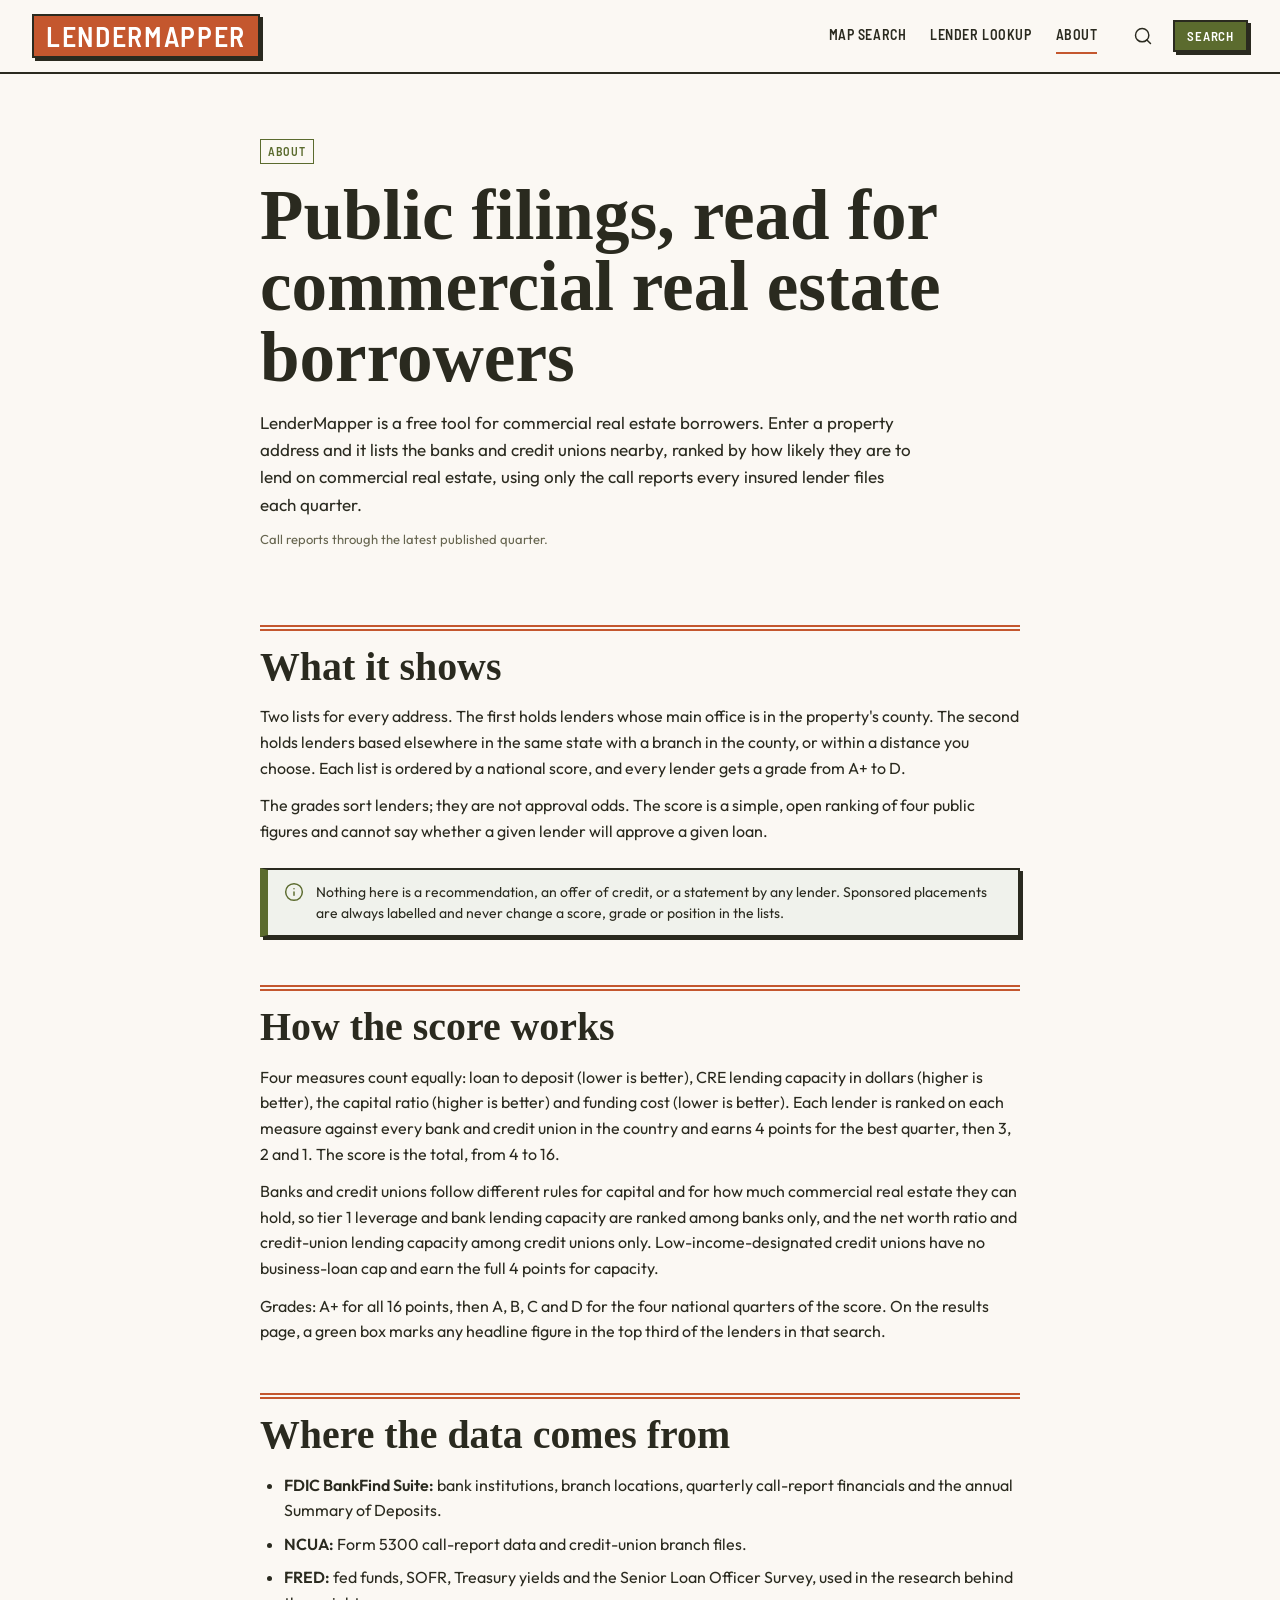
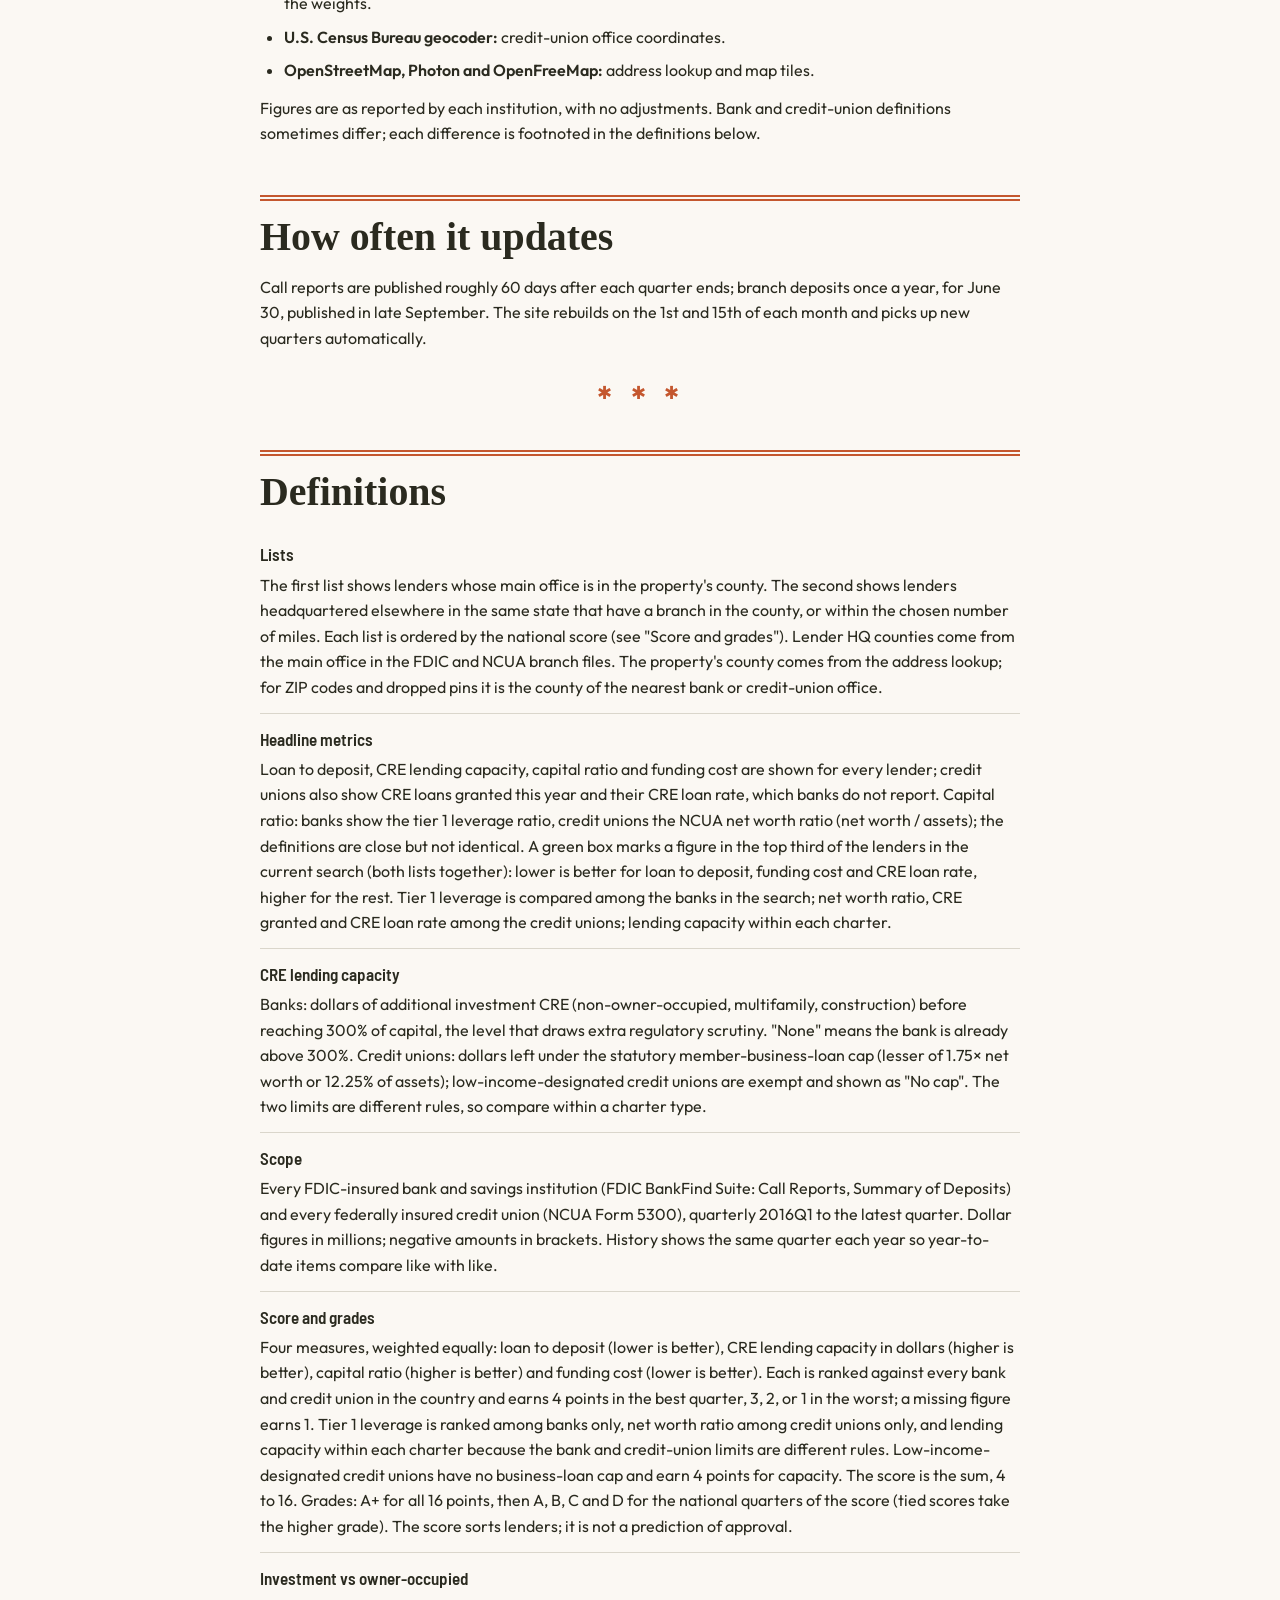
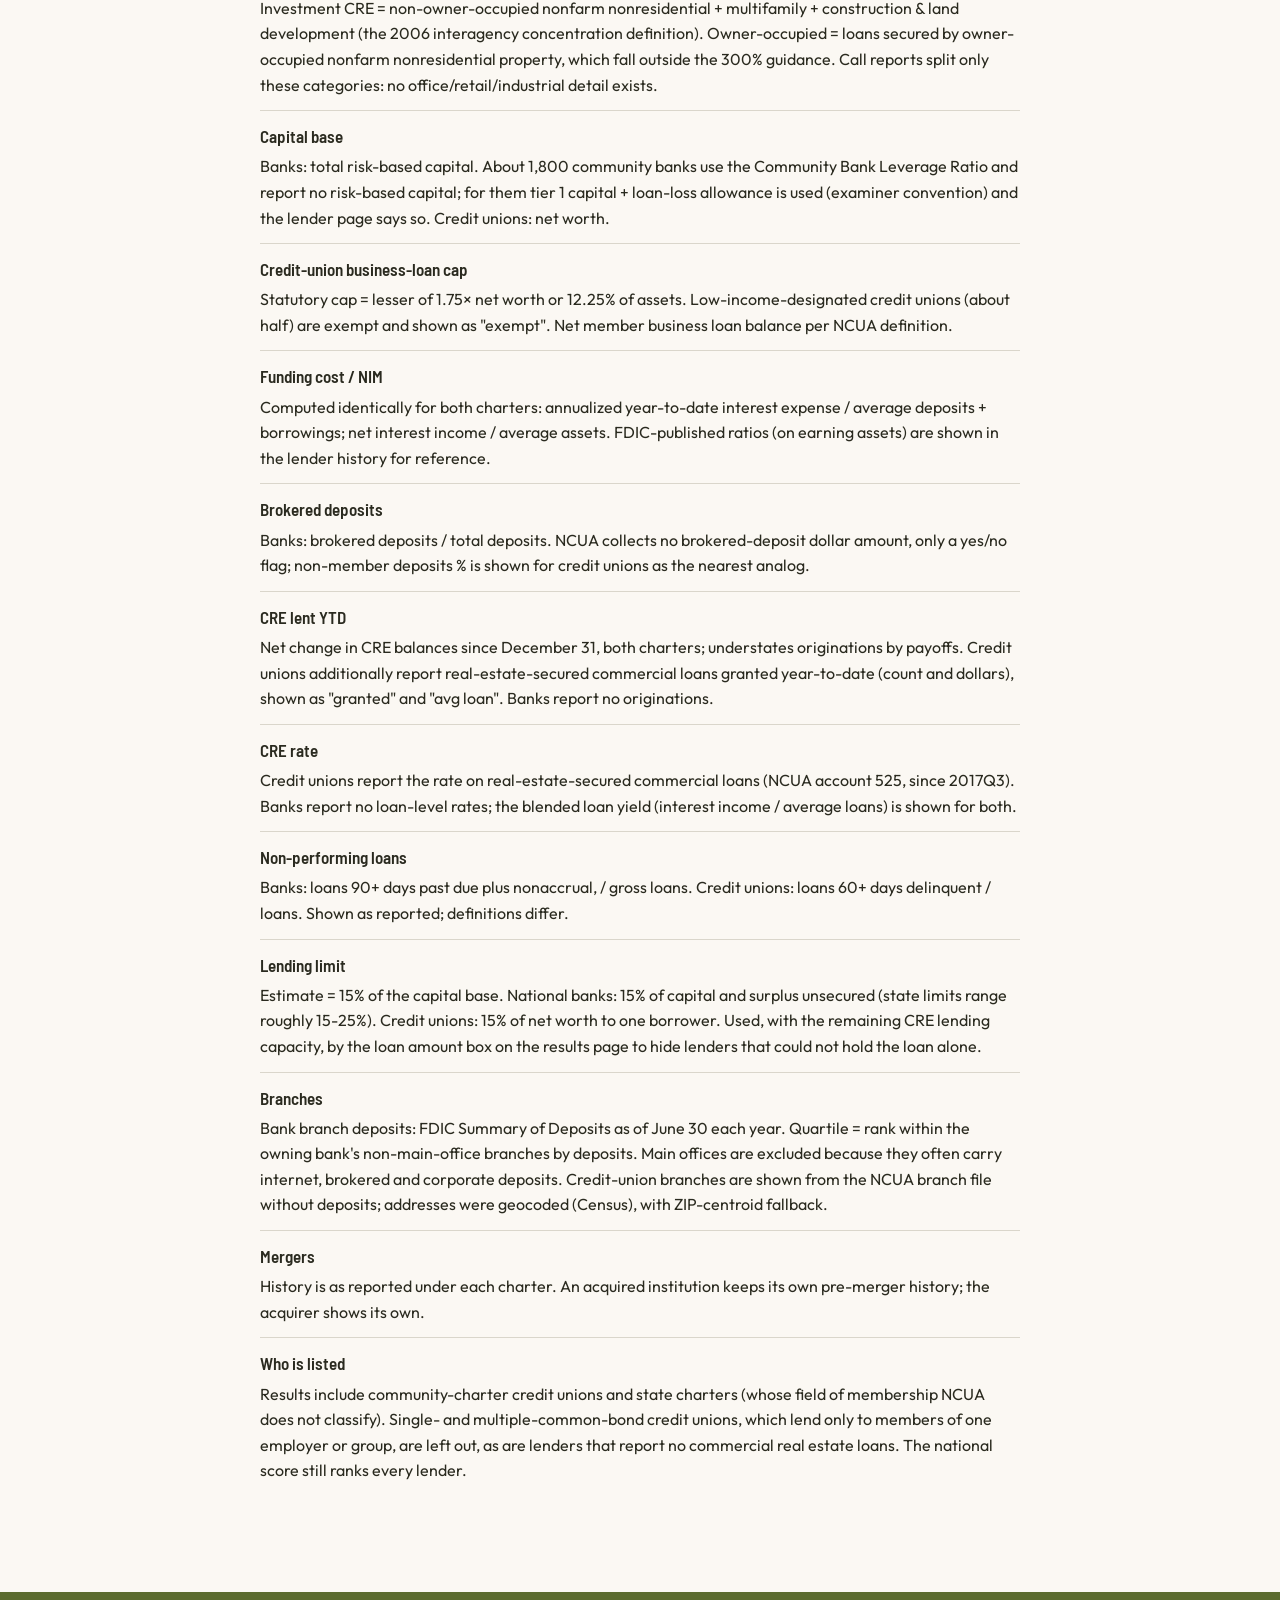
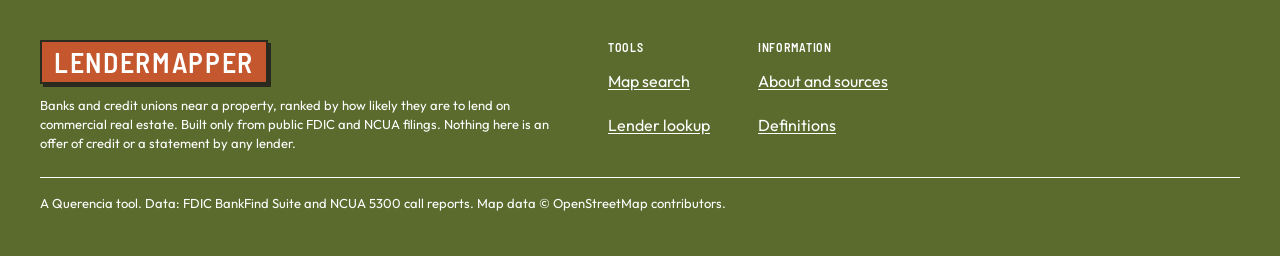
==== commit 8921c728: "Replace scorecard with national quartile points; loan amount box; property pin; newest quarter first" ====
--- a/site/about.html
+++ b/site/about.html
@@ -49,15 +49,16 @@
 
   <section class="read-section" aria-labelledby="ab-what">
     <div class="section-head"><h2 id="ab-what">What it shows</h2></div>
-    <p>Two lists for every address. The first holds lenders whose main office is in the property's county. The second holds lenders based elsewhere in the same state with a branch in the county, or within a distance you choose. Each list is ordered by a likelihood-to-lend score, and every lender gets a tier from A to E.</p>
-    <p>The tiers sort lenders; they are not approval odds. The model behind the score cannot say how much a given lender will lend, but it reliably separates lenders that grow their commercial real estate books from those that do not.</p>
-    <div class="note" role="note"><svg class="icon" aria-hidden="true"><use href="assets/icons.svg#i-info"/></svg><p>Nothing here is a recommendation, an offer of credit, or a statement by any lender. Sponsored placements are always labelled and never change a score, tier or position in the lists.</p></div>
+    <p>Two lists for every address. The first holds lenders whose main office is in the property's county. The second holds lenders based elsewhere in the same state with a branch in the county, or within a distance you choose. Each list is ordered by a national score, and every lender gets a grade from A+ to D.</p>
+    <p>The grades sort lenders; they are not approval odds. The score is a simple, open ranking of four public figures and cannot say whether a given lender will approve a given loan.</p>
+    <div class="note" role="note"><svg class="icon" aria-hidden="true"><use href="assets/icons.svg#i-info"/></svg><p>Nothing here is a recommendation, an offer of credit, or a statement by any lender. Sponsored placements are always labelled and never change a score, grade or position in the lists.</p></div>
   </section>
 
   <section class="read-section" aria-labelledby="ab-score">
     <div class="section-head"><h2 id="ab-score">How the score works</h2></div>
-    <p>Six parts, each a national percentile from 0 to 100, weighted 25/25/15/15/10/10 by default: CRE momentum, CRE franchise, deposit growth, asset quality, capital and margin. Penalties apply where lending historically slowed: banks above 400% of capital in investment real estate, construction above 150%, and credit unions near their business-loan cap.</p>
-    <p>The weights come from a test on 381,507 lender-quarters from 2016 to 2026. Trained through 2022 and tested on 2023 to 2025, the ranking had a rank correlation of 0.37 for banks and 0.33 for credit unions with the next year's CRE growth. The top tenth of banks grew CRE by 4.28 points of assets; the bottom tenth by 0.09.</p>
+    <p>Four measures count equally: loan to deposit (lower is better), CRE lending capacity in dollars (higher is better), the capital ratio (higher is better) and funding cost (lower is better). Each lender is ranked on each measure against every bank and credit union in the country and earns 4 points for the best quarter, then 3, 2 and 1. The score is the total, from 4 to 16.</p>
+    <p>Banks and credit unions follow different rules for capital and for how much commercial real estate they can hold, so tier 1 leverage and bank lending capacity are ranked among banks only, and the net worth ratio and credit-union lending capacity among credit unions only. Low-income-designated credit unions have no business-loan cap and earn the full 4 points for capacity.</p>
+    <p>Grades: A+ for all 16 points, then A, B, C and D for the four national quarters of the score. On the results page, a green box marks any headline figure in the top third of the lenders in that search.</p>
   </section>
 
   <section class="read-section" aria-labelledby="ab-src">
--- a/site/styles/tokens.css
+++ b/site/styles/tokens.css
@@ -23,12 +23,14 @@
   --squiggle-color: var(--accent);
   --button-fill: var(--brand);
   --button-text: var(--on-brand);
-  --logo-color: var(--brand);
+  --logo-color: var(--on-accent);
+  --logo-fill: var(--accent);       /* stamped logo block; on-accent passes at the logo's 24px+ size (4.4:1) */
   --kicker-color: var(--brand);
   --kicker-on-band: var(--ink);  /* kicker color is 4.44:1 on surface */
   --pin-fill: var(--accent-text); /* accent fill was under 4.5:1 for 13px numbers, so pins use accent-text */
   --pin-text: var(--paper);
   --pin-ring: var(--paper);
+  --property-pin: var(--accent);    /* the property's own pin, same terracotta as the logo */
 
   /* Type: Heritage */
   --font-display: "Libre Caslon Condensed", Georgia, serif;
--- a/site/styles/base.css
+++ b/site/styles/base.css
@@ -62,12 +62,15 @@
 table, .num, .figures { font-variant-numeric: tabular-nums lining-nums; }
 .stat-value { font-variant-numeric: proportional-nums lining-nums; }
 
-/* ---- logo: the one place the display face is always in capitals ---- */
+/* ---- logo: stamped like a primary button, in the button face ---- */
 .logo {
-  font-family: var(--font-display); font-weight: var(--display-weight); font-size: var(--logo-size); line-height: 1;
-  text-transform: uppercase; letter-spacing: .03em; color: var(--logo-color); text-decoration: none; white-space: nowrap;
-  display: inline-flex; align-items: center; min-height: var(--tap-min);
+  font-family: var(--font-nav); font-weight: var(--nav-weight); font-size: var(--logo-size); line-height: 1;
+  text-transform: uppercase; letter-spacing: var(--button-tracking); color: var(--logo-color); text-decoration: none; white-space: nowrap;
+  display: inline-flex; align-items: center; min-height: var(--tap-min); padding: 0 var(--space-3);
+  background: var(--logo-fill); border: var(--border-width) solid var(--ink); box-shadow: var(--shadow-button);
 }
+a.logo:hover { background: color-mix(in srgb, var(--logo-fill) 84%, var(--ink)); }
+a.logo:active { transform: translate(2px, 2px); box-shadow: 1px 1px 0 var(--ink); }
 
 /* ---- layout ---- */
 .container { width: 100%; max-width: calc(var(--container) + 2 * var(--gutter)); margin: 0 auto; padding: 0 var(--gutter); }
--- a/site/styles/app.css
+++ b/site/styles/app.css
@@ -1,18 +1,21 @@
 /* LenderMapper tool screens: Map search (index.html) and Lender lookup (lookup.html).
    Tool screens use the package without graphic devices; only section rules and kickers carry over. */
-:root { --chipbar: calc(var(--chip-height) + 2 * var(--space-3) + 2px); }
-
-/* ---- tiers A-E: national quintiles of the score ---- */
-.tier {
+:root { --chipbar: calc(var(--field-height) + 2 * var(--space-3) + 2px); }
+
+/* ---- grades: A+ (all 16 points), then A-D by national quarter of the score ---- */
+.grade {
   display: inline-flex; align-items: center; justify-content: center; min-width: var(--tag-height); height: var(--tag-height); padding: 0 6px; vertical-align: middle;
   font-family: var(--font-label); font-weight: var(--label-weight); font-size: 12px; letter-spacing: var(--label-tracking); text-transform: var(--label-case); line-height: 1;
   border: 1.5px solid var(--ink); white-space: nowrap;
 }
-.tA { background: var(--positive); color: var(--on-brand); }
-.tB { background: color-mix(in srgb, var(--positive) 14%, var(--paper)); color: var(--positive); }
-.tC { background: var(--paper); color: var(--ink); }
-.tD { background: color-mix(in srgb, var(--negative) 12%, var(--paper)); color: var(--negative); }
-.tE { background: var(--negative); color: var(--paper); }
+.gAp { background: var(--ink); color: var(--paper); }
+.gA { background: var(--positive); color: var(--on-brand); }
+.gB { background: color-mix(in srgb, var(--positive) 14%, var(--paper)); color: var(--positive); }
+.gC { background: var(--paper); color: var(--ink); }
+.gD { background: color-mix(in srgb, var(--negative) 12%, var(--paper)); color: var(--negative); }
+
+/* green box: a headline figure in the top third of the current search */
+.top3 { display: inline-block; padding: 0 6px; margin-left: -8px; border: 2px solid var(--positive); background: color-mix(in srgb, var(--positive) 10%, var(--paper)); }
 
 /* ---- landing (Map search before a search) ---- */
 .search-hero { padding-top: var(--space-8); padding-bottom: var(--space-7); max-width: calc(880px + 2 * var(--gutter)); }
@@ -54,7 +57,10 @@
 body.results .footer { margin-top: 0; }
 #chipbar { position: sticky; top: var(--hdr); z-index: 20; display: flex; align-items: center; gap: var(--space-2); padding: var(--space-3) var(--gutter); background: var(--ground); border-bottom: 2px solid var(--ink); overflow-x: auto; scrollbar-width: none; }
 #chipbar::-webkit-scrollbar { display: none; }
-.chip-sep { flex: none; width: 2px; height: 22px; background: var(--line); margin: 0 var(--space-1); }
+.amt-form { display: flex; align-items: center; gap: var(--space-3); min-width: 0; flex: 1; }
+.amt-form .field-label { white-space: nowrap; }
+.amt-form .input { width: 160px; flex: none; }
+.amt-form .small { margin: 0; min-width: 0; white-space: nowrap; overflow: hidden; text-overflow: ellipsis; }
 .split { display: flex; align-items: flex-start; max-width: calc(var(--container-data) + 2 * var(--gutter)); margin: 0 auto; }
 #listpane { width: var(--list-w, 60%); flex: none; min-width: 0; padding: var(--space-5) var(--space-3) var(--space-7) var(--gutter); }
 #mappane, #divider { position: sticky; top: calc(var(--hdr) + var(--chipbar)); height: calc(100vh - var(--hdr) - var(--chipbar)); }
@@ -98,9 +104,10 @@
 .maplibregl-marker.pin:hover { width: var(--pin-size-selected); height: var(--pin-size-selected); background: var(--ink); color: var(--paper); }
 .legend { position: absolute; bottom: var(--space-3); left: var(--space-3); z-index: 5; display: flex; flex-wrap: wrap; gap: var(--space-1) var(--space-3); max-width: 300px; padding: var(--space-2) var(--space-3); background: var(--paper); border: 2px solid var(--ink); color: var(--ink); }
 .legend span { display: inline-flex; align-items: center; gap: 6px; }
+.legend .lg-prop { width: 12px; height: 16px; overflow: visible; }
 .legend i { display: inline-block; width: 12px; height: 12px; border: 2px solid var(--ink); border-radius: 50%; }
 .legend .lg-hq { background: var(--pin-fill); } .legend .lg-br { background: var(--brand); }
-.legend .lg-dot { width: 8px; height: 8px; border-width: 1px; background: var(--muted); } .legend .lg-pt { background: var(--paper); border-width: 3px; }
+.legend .lg-dot { width: 8px; height: 8px; border-width: 1px; background: var(--muted); }
 
 /* MapLibre popups and controls in the Stamped style */
 .maplibregl-popup-content { position: relative; padding: var(--space-3) var(--space-4); background: var(--paper); border: 2px solid var(--ink); border-radius: 0; box-shadow: var(--shadow-card); font-family: var(--font-numbers); font-size: var(--numbers-size); line-height: 1.45; color: var(--ink); }
@@ -130,17 +137,6 @@
 .lcard.skel span:nth-child(1) { height: 18px; width: 40%; } .lcard.skel span:nth-child(2) { height: 12px; width: 65%; } .lcard.skel span:nth-child(3) { height: 36px; }
 
 /* filters dialog */
-.fm-section { padding: var(--space-4) 0 var(--space-5); border-bottom: 1px solid var(--line); }
-.fm-section:first-child { padding-top: 0; }
-.fm-section:last-child { border-bottom: 0; padding-bottom: 0; }
-.fm-section h3 { margin-bottom: var(--space-3); }
-.fm-h { display: flex; align-items: center; justify-content: space-between; gap: var(--space-3); }
-.fm-set { border: 0; padding: 0; margin: 0 0 var(--space-4); }
-.fm-set legend { padding: 0; margin-bottom: var(--space-1); }
-.fm-amt .input { max-width: 200px; }
-.w { display: grid; grid-template-columns: 140px 1fr 32px; align-items: center; gap: var(--space-3); min-height: var(--tap-min); }
-.w input { width: 100%; height: var(--tap-min); margin: 0; }
-.w output { text-align: right; font-family: var(--font-numbers); font-weight: var(--numbers-weight-strong); font-variant-numeric: tabular-nums lining-nums; }
 
 /* map / list toggle (below 900px) */
 #maptoggle { display: none; }
@@ -157,6 +153,19 @@
 .ld-stats { display: grid; grid-template-columns: repeat(auto-fill, minmax(150px, 1fr)); background: var(--paper); border: 2px solid var(--ink); box-shadow: var(--shadow-card); margin-bottom: var(--space-6); overflow: hidden; }
 .ld-stat { padding: var(--space-3) var(--space-4); border-right: 1px solid var(--line); border-bottom: 1px solid var(--line); margin: 0 -1px -1px 0; }
 .ld-stat .stat-value { font-size: var(--card-title-size); }
+.ld-score h3 { margin-bottom: var(--space-2); color: var(--muted); }
+.ld-score .ld-stats { margin-bottom: var(--space-3); }
+.ld-score > .small { margin: 0 0 var(--space-5); max-width: 90ch; }
+.ld-total { background: color-mix(in srgb, var(--brand) 8%, var(--paper)); }
+.ld-total .stat-value { font-size: var(--headline-size); line-height: 1; }
+.ld-total .of { font-size: var(--card-title-size); color: var(--muted); }
+.ld-stats.ld-facts { box-shadow: none; }
+
+/* property pin: terracotta teardrop above every lender pin */
+.prop-pin { width: 36px; height: 48px; z-index: 10; pointer-events: none; filter: drop-shadow(2px 2px 0 var(--ink)); }
+.prop-pin svg { display: block; width: 100%; height: 100%; overflow: visible; }
+.prop-body { fill: var(--property-pin); stroke: var(--ink); stroke-width: 2.5; }
+.prop-hole { fill: var(--paper); stroke: var(--ink); stroke-width: 2; }
 .ld-section { margin-bottom: var(--space-6); }
 .ld-section h3 { margin-bottom: var(--space-3); }
 .ld-section .tabs { margin-bottom: 0; }
@@ -208,7 +217,15 @@
   body.results #maptoggle:active { transform: translate(calc(-50% + 2px), 2px); }
   .lrow-track { grid-auto-columns: minmax(220px, calc((100% - 2 * var(--gap)) / 3)); }
 }
+@media (max-width: 899px) {
+  .amt-form .small { position: absolute !important; width: 1px; height: 1px; overflow: hidden; clip-path: inset(50%); }
+}
 @media (max-width: 599px) {
+  .amt-form { gap: var(--space-2); }
+  .amt-form .input { width: auto; flex: 1; min-width: 0; }
+  .hist :is(th, td) { padding: 0 var(--space-2); }
+  .hist tbody th { white-space: normal; min-width: 112px; max-width: 128px; line-height: 1.25; padding-top: var(--space-1); padding-bottom: var(--space-1); }
+  .table tbody th.sub { padding-left: var(--space-4); }
   .search-hero { padding-top: var(--space-6); }
   #searchbar { padding: var(--space-4); }
   .searchbar-row { flex-direction: column; }
